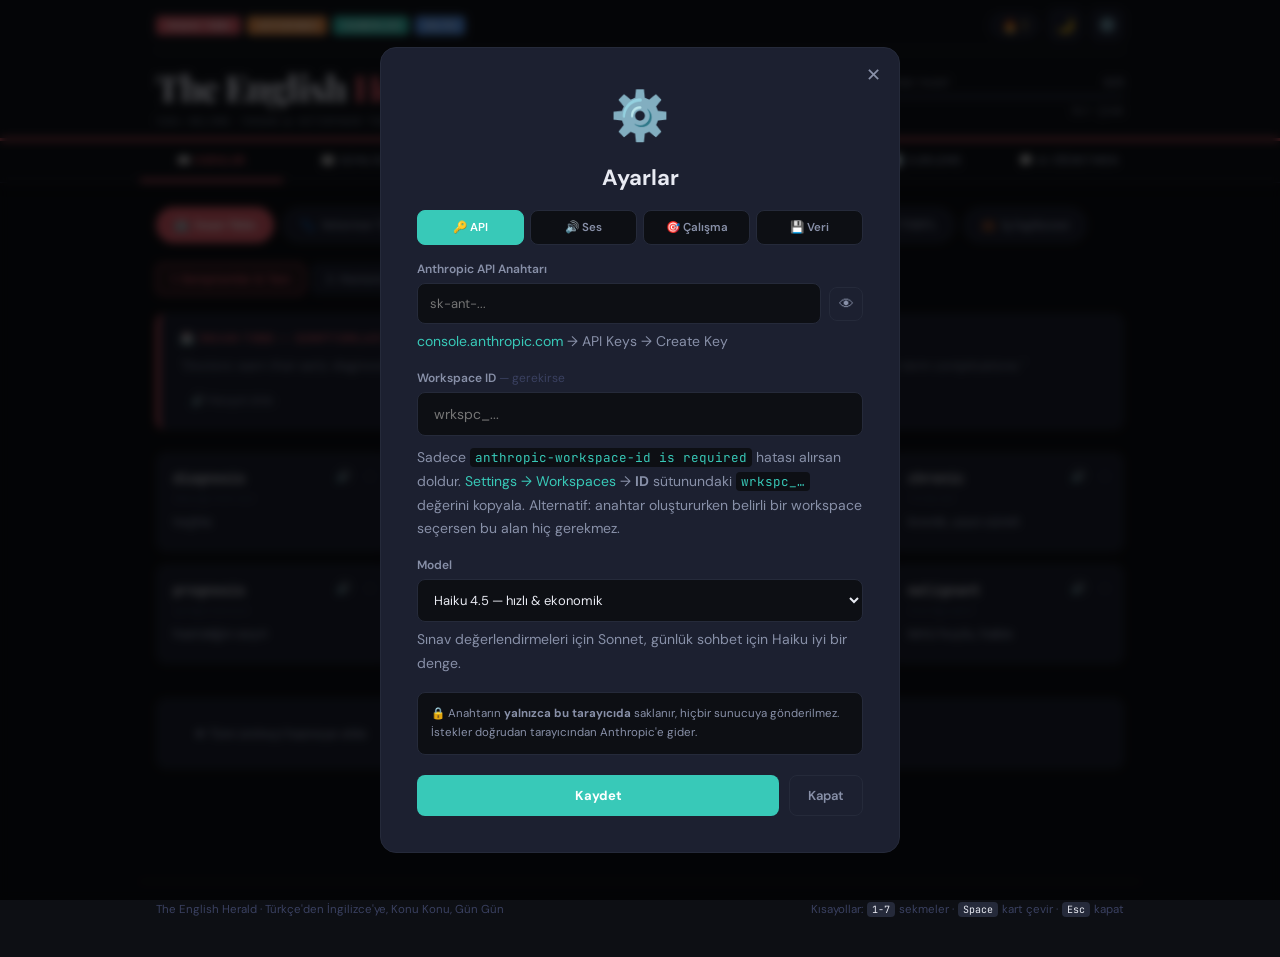
==== index.html @ 4cf734cf "Add files via upload" ====
<!DOCTYPE html>
<html lang="tr">
<head>
<meta charset="UTF-8">
<meta name="viewport" content="width=device-width, initial-scale=1.0, viewport-fit=cover">
<meta name="description" content="The English Herald — AI destekli İngilizce öğretim platformu. Tıp, veteriner, haber İngilizcesi ve IELTS/TOEFL pratiği.">
<meta name="theme-color" content="#0d0f14">
<title>The English Herald</title>
<link rel="manifest" href="manifest.json">
<link rel="icon" href="data:image/svg+xml,<svg xmlns='http://www.w3.org/2000/svg' viewBox='0 0 100 100'><text y='.9em' font-size='90'>📰</text></svg>">
<link rel="preconnect" href="https://fonts.googleapis.com">
<link rel="preconnect" href="https://fonts.gstatic.com" crossorigin>
<link href="https://fonts.googleapis.com/css2?family=Playfair+Display:wght@700;800&family=DM+Sans:ital,wght@0,300;0,400;0,500;0,600;0,700;1,400&family=JetBrains+Mono:wght@400;600&display=swap" rel="stylesheet">
<link rel="stylesheet" href="style.css">
</head>
<body class="dark" id="body">

<a href="#mainContent" class="skip-link">İçeriğe geç</a>

<!-- ═══ AYARLAR MODALI ═══ -->
<div id="settingsModal" class="modal-overlay hidden" role="dialog" aria-modal="true" aria-labelledby="settingsTitle">
  <div class="modal-box modal-wide">
    <button class="modal-close" data-act="closeSettings" aria-label="Kapat">✕</button>
    <div class="modal-icon">⚙️</div>
    <h2 id="settingsTitle">Ayarlar</h2>

    <div class="settings-tabs" role="tablist">
      <button class="settings-tab active" data-act="setSettingsTab" data-tab="api" role="tab">🔑 API</button>
      <button class="settings-tab" data-act="setSettingsTab" data-tab="voice" role="tab">🔊 Ses</button>
      <button class="settings-tab" data-act="setSettingsTab" data-tab="study" role="tab">🎯 Çalışma</button>
      <button class="settings-tab" data-act="setSettingsTab" data-tab="data" role="tab">💾 Veri</button>
    </div>

    <!-- API -->
    <div class="settings-pane" id="setPaneApi">
      <label class="fld-label" for="apiKeyInput">Anthropic API Anahtarı</label>
      <div class="input-with-btn">
        <input type="password" id="apiKeyInput" placeholder="sk-ant-..." autocomplete="off" spellcheck="false">
        <button class="icon-btn" data-act="toggleKeyVisibility" title="Göster/Gizle" aria-label="Anahtarı göster">👁</button>
      </div>
      <p class="fld-hint"><a href="https://console.anthropic.com/settings/keys" target="_blank" rel="noopener">console.anthropic.com</a> → API Keys → Create Key</p>

      <label class="fld-label" for="workspaceInput">Workspace ID <span style="font-weight:400;color:var(--dim)">— gerekirse</span></label>
      <input type="text" id="workspaceInput" class="fld-select" placeholder="wrkspc_..." autocomplete="off" spellcheck="false">
      <p class="fld-hint">Sadece <code class="md-code">anthropic-workspace-id is required</code> hatası alırsan doldur.
        <a href="https://console.anthropic.com/settings/workspaces" target="_blank" rel="noopener">Settings → Workspaces</a> → <b>ID</b> sütunundaki <code class="md-code">wrkspc_…</code> değerini kopyala.
        Alternatif: anahtar oluştururken belirli bir workspace seçersen bu alan hiç gerekmez.</p>

      <label class="fld-label" for="modelSelect">Model</label>
      <select id="modelSelect" class="fld-select">
        <option value="claude-haiku-4-5-20251001">Haiku 4.5 — hızlı & ekonomik</option>
        <option value="claude-sonnet-4-5-20250929">Sonnet 4.5 — dengeli (sınav puanlaması için önerilir)</option>
        <option value="claude-opus-4-1-20250805">Opus 4.1 — en detaylı, en pahalı</option>
      </select>
      <p class="fld-hint">Sınav değerlendirmeleri için Sonnet, günlük sohbet için Haiku iyi bir denge.</p>

      <div class="notice-box">🔒 Anahtarın <b>yalnızca bu tarayıcıda</b> saklanır, hiçbir sunucuya gönderilmez. İstekler doğrudan tarayıcından Anthropic'e gider.</div>
    </div>

    <!-- SES -->
    <div class="settings-pane hidden" id="setPaneVoice">
      <label class="fld-label" for="voiceSelect">Seslendirme (TTS) sesi</label>
      <select id="voiceSelect" class="fld-select"></select>

      <label class="fld-label" for="rateRange">Konuşma hızı — <span id="rateVal">0.85</span>×</label>
      <input type="range" id="rateRange" class="fld-range" min="0.5" max="1.3" step="0.05" value="0.85">

      <label class="fld-label toggle-row"><input type="checkbox" id="autoSpeakChk"> AI cevaplarını otomatik seslendir</label>
      <label class="fld-label toggle-row"><input type="checkbox" id="autoListenChk"> Sesli modda AI bitince mikrofonu aç</label>

      <button class="btn-ghost" data-act="testVoice" style="width:100%;margin-top:8px">🔊 Sesi Test Et</button>
      <div class="notice-box" id="micSupportNote"></div>
    </div>

    <!-- ÇALIŞMA -->
    <div class="settings-pane hidden" id="setPaneStudy">
      <label class="fld-label">Günlük kelime hedefi</label>
      <div class="goal-set-row" id="goalChipsSettings"></div>

      <label class="fld-label" for="levelSelect">İngilizce seviyen (AI buna göre konuşur)</label>
      <select id="levelSelect" class="fld-select">
        <option value="A2">A2 — Temel</option>
        <option value="B1">B1 — Orta öncesi</option>
        <option value="B2">B2 — Orta üstü</option>
        <option value="C1">C1 — İleri</option>
        <option value="C2">C2 — Ustalık</option>
      </select>

      <label class="fld-label" for="targetBandInput">Hedef IELTS bandı</label>
      <select id="targetBandInput" class="fld-select">
        <option value="5.5">5.5</option><option value="6">6.0</option>
        <option value="6.5">6.5</option><option value="7">7.0</option>
        <option value="7.5">7.5</option><option value="8">8.0+</option>
      </select>

      <label class="fld-label toggle-row"><input type="checkbox" id="correctChk"> Sohbette yazdığım İngilizceyi otomatik düzelt</label>
    </div>

    <!-- VERİ -->
    <div class="settings-pane hidden" id="setPaneData">
      <div class="data-stats" id="dataStats"></div>
      <button class="btn-ghost" data-act="exportData" style="width:100%;margin-bottom:8px">⬇️ Tüm verimi yedekle (.json)</button>
      <button class="btn-ghost" data-act="exportCsv" style="width:100%;margin-bottom:8px">📄 Kelime haznemi dışa aktar (.csv)</button>
      <label class="btn-ghost import-label" style="width:100%;margin-bottom:8px;display:block;text-align:center">
        ⬆️ Yedekten geri yükle<input type="file" id="importFile" accept=".json" hidden>
      </label>
      <button class="btn-danger" data-act="resetData" style="width:100%">🗑️ Tüm verimi sil</button>
      <div class="notice-box">Veriler tarayıcının localStorage'ında tutulur. Tarayıcı verilerini temizlersen kaybolur — ara sıra yedek al.</div>
    </div>

    <div class="modal-actions">
      <button class="btn-primary" data-act="saveSettings">Kaydet</button>
      <button class="btn-ghost" data-act="closeSettings">Kapat</button>
    </div>
  </div>
</div>

<!-- ═══ HEADER ═══ -->
<header id="siteHeader">
  <div class="header-inner">
    <div class="header-top">
      <div class="header-chips" id="headerChips"></div>
      <div class="header-right">
        <div class="streak-badge" id="streakBadge" title="Gün serisi">🔥 <span id="streakNum">0</span></div>
        <button class="icon-btn" data-act="toggleTheme" title="Tema değiştir" id="themeBtn" aria-label="Tema değiştir">🌙</button>
        <button class="icon-btn" data-act="openSettings" title="Ayarlar" aria-label="Ayarlar">⚙️</button>
      </div>
    </div>
    <div class="header-body">
      <div>
        <h1 class="site-title">The English <span>Herald</span></h1>
        <div class="site-sub" id="siteSubtitle">Yükleniyor...</div>
      </div>
      <div class="goal-widget">
        <div class="goal-row">
          <span>🎯 Günlük Hedef</span>
          <span id="goalLabel" class="goal-count">0/5</span>
        </div>
        <div class="goal-bar-wrap"><div class="goal-bar-fill" id="goalFill"></div></div>
        <div class="xp-row">
          <span id="xpLabel">0 XP</span>
          <span id="levelLabel">Seviye 1</span>
        </div>
      </div>
    </div>
  </div>
</header>

<!-- ═══ NAV ═══ -->
<nav id="mainNav" aria-label="Ana menü">
  <div class="nav-inner">
    <button class="nav-btn active" data-tab="lessons" data-act="switchTab">📖 Dersler</button>
    <button class="nav-btn" data-tab="daily" data-act="switchTab">📰 Günlük</button>
    <button class="nav-btn" data-tab="review" data-act="switchTab">🔁 Tekrar</button>
    <button class="nav-btn" data-tab="bank" data-act="switchTab">📚 Haznem</button>
    <button class="nav-btn nav-btn-hl" data-tab="exam" data-act="switchTab">🎓 IELTS / TOEFL</button>
    <button class="nav-btn" data-tab="progress" data-act="switchTab">📊 İlerleme</button>
    <button class="nav-btn" data-tab="chat" data-act="switchTab">💬 AI Öğretmen</button>
  </div>
</nav>

<!-- ═══ MAIN ═══ -->
<main id="mainContent">
  <div id="tabLessons" class="tab-pane active"></div>
  <div id="tabDaily" class="tab-pane hidden"></div>
  <div id="tabReview" class="tab-pane hidden"></div>
  <div id="tabBank" class="tab-pane hidden"></div>
  <div id="tabExam" class="tab-pane hidden"></div>
  <div id="tabProgress" class="tab-pane hidden"></div>
  <div id="tabChat" class="tab-pane hidden"></div>
</main>

<footer class="site-footer">
  <span>The English Herald · Türkçe'den İngilizce'ye, Konu Konu, Gün Gün</span>
  <span class="footer-keys">Kısayollar: <kbd>1-7</kbd> sekmeler · <kbd>Space</kbd> kart çevir · <kbd>Esc</kbd> kapat</span>
</footer>

<!-- ═══ TOAST ═══ -->
<div id="toast" class="toast hidden" role="status" aria-live="polite"></div>

<script src="data.js"></script>
<script src="exam-data.js"></script>
<script src="app.js"></script>
<script src="chat.js"></script>
<script src="exam.js"></script>
</body>
</html>
---- style.css ----
/* ═══════════════════════════════════════════════
   VARIABLES
═══════════════════════════════════════════════ */
:root {
  --bg:#0d0f14; --surface:#161922; --card:#1c2030; --border:#252a3a;
  --text:#e8eaf2; --muted:#8890a8; --dim:#3a4060;
  --red:#e05c6a; --teal:#38c9b8; --green:#3fc87a;
  --purple:#a07de8; --gold:#e8c24a; --blue:#5b9cf6; --orange:#f0944d;
  --nav:#10131a; --mono:'JetBrains Mono',monospace;
  --radius:10px; --trans:all .2s ease;
}
body.light {
  --bg:#f4f6fb; --surface:#fff; --card:#fff; --border:#e2e6f0;
  --text:#1a1d2e; --muted:#6b7490; --dim:#b0b8d0;
  --red:#d94055; --teal:#1a9e90; --green:#2a9e5e;
  --purple:#7c52c8; --gold:#c89a20; --blue:#3a7de0; --orange:#d4722a;
  --nav:#fff;
}

/* ═══════════════════════════════════════════════
   RESET & BASE
═══════════════════════════════════════════════ */
*{box-sizing:border-box;margin:0;padding:0}
body{font-family:'DM Sans',sans-serif;background:var(--bg);color:var(--text);min-height:100vh;transition:background .3s,color .3s}
a{color:var(--teal);text-decoration:none}
a:hover{text-decoration:underline}
button{font-family:'DM Sans',sans-serif;cursor:pointer;transition:var(--trans)}
input,textarea{font-family:'DM Sans',sans-serif}
::-webkit-scrollbar{width:5px;height:5px}
::-webkit-scrollbar-track{background:var(--surface)}
::-webkit-scrollbar-thumb{background:var(--border);border-radius:3px}
.hidden{display:none!important}

/* ═══════════════════════════════════════════════
   MODAL
═══════════════════════════════════════════════ */
.modal-overlay{position:fixed;inset:0;background:rgba(0,0,0,.7);z-index:1000;display:flex;align-items:center;justify-content:center;backdrop-filter:blur(4px)}
.modal-box{background:var(--card);border:1px solid var(--border);border-radius:16px;padding:36px;max-width:440px;width:90%;text-align:center}
.modal-icon{font-size:48px;margin-bottom:16px}
.modal-box h2{font-size:22px;font-weight:700;margin-bottom:10px}
.modal-box p{font-size:14px;color:var(--muted);line-height:1.7;margin-bottom:16px}
.modal-box input{width:100%;padding:12px 16px;border:1.5px solid var(--border);border-radius:8px;background:var(--bg);color:var(--text);font-size:14px;outline:none;margin-bottom:4px}
.modal-box input:focus{border-color:var(--teal)}

/* ═══════════════════════════════════════════════
   BUTTONS
═══════════════════════════════════════════════ */
.btn-primary{padding:11px 24px;background:var(--teal);color:#fff;border:none;border-radius:8px;font-size:13px;font-weight:700;flex:1}
.btn-primary:hover{opacity:.88}
.btn-ghost{padding:11px 18px;background:none;border:1.5px solid var(--border);border-radius:8px;color:var(--muted);font-size:13px;font-weight:600}
.btn-ghost:hover{border-color:var(--text);color:var(--text)}
.btn-danger{padding:8px 16px;background:none;border:1.5px solid var(--red);border-radius:6px;color:var(--red);font-size:12px;font-weight:600}
.icon-btn{background:var(--card);border:1px solid var(--border);color:var(--muted);width:34px;height:34px;border-radius:8px;font-size:15px;display:flex;align-items:center;justify-content:center}
.icon-btn:hover{border-color:var(--text);color:var(--text)}

/* ═══════════════════════════════════════════════
   HEADER
═══════════════════════════════════════════════ */
header{background:var(--nav);border-bottom:3px solid var(--red);box-shadow:0 2px 20px rgba(0,0,0,.25);position:sticky;top:0;z-index:90}
.header-inner{max-width:1000px;margin:0 auto;padding:0 16px}
.header-top{display:flex;justify-content:space-between;align-items:center;padding:8px 0;border-bottom:1px solid var(--border)}
.header-chips{display:flex;gap:6px;flex-wrap:wrap}
.chip{font-size:10px;font-weight:700;letter-spacing:.08em;text-transform:uppercase;color:#fff;padding:3px 10px;border-radius:4px}
.header-right{display:flex;align-items:center;gap:8px}
.streak-badge{font-size:13px;font-weight:700;color:var(--gold);background:var(--card);border:1px solid var(--border);padding:4px 12px;border-radius:20px;display:flex;align-items:center;gap:4px}
.header-body{display:flex;align-items:center;justify-content:space-between;gap:16px;padding:12px 0 10px;flex-wrap:wrap}
.site-title{font-family:'Playfair Display',serif;font-size:clamp(22px,4vw,36px);font-weight:800;letter-spacing:-1px;color:#f0f2ff}
.site-title span{color:var(--red)}
.site-sub{font-size:11px;color:var(--muted);letter-spacing:.1em;text-transform:uppercase;margin-top:3px}
.goal-widget{min-width:180px;flex:1;max-width:260px}
.goal-row{display:flex;justify-content:space-between;font-size:11px;color:var(--muted);margin-bottom:5px}
.goal-count{font-weight:700}
.goal-bar-wrap{height:5px;background:var(--border);border-radius:3px;overflow:hidden;margin-bottom:4px}
.goal-bar-fill{height:100%;border-radius:3px;background:var(--gold);transition:width .5s}
.xp-row{display:flex;justify-content:space-between;font-size:11px;color:var(--muted)}

/* ═══════════════════════════════════════════════
   NAV
═══════════════════════════════════════════════ */
nav{background:var(--nav);border-bottom:1px solid var(--border);position:sticky;top:73px;z-index:89;box-shadow:0 2px 12px rgba(0,0,0,.15)}
.nav-inner{max-width:1000px;margin:0 auto;display:flex;overflow-x:auto;scrollbar-width:none}
.nav-inner::-webkit-scrollbar{display:none}
.nav-btn{flex:1;min-width:90px;padding:12px 8px;border:none;background:none;font-size:11px;font-weight:700;letter-spacing:.05em;text-transform:uppercase;color:var(--muted);border-bottom:3px solid transparent;transition:var(--trans);white-space:nowrap}
.nav-btn:hover{color:var(--text)}
.nav-btn.active{color:var(--red);border-bottom-color:var(--red)}

/* ═══════════════════════════════════════════════
   MAIN
═══════════════════════════════════════════════ */
main{max-width:1000px;margin:0 auto;padding:24px 16px 80px}
.tab-pane{}

/* Section header */
.section-head{display:flex;align-items:center;gap:12px;margin-bottom:20px;padding-bottom:12px;border-bottom:1px solid var(--border)}
.section-head h2{font-size:22px;font-weight:800}
.badge{font-size:10px;font-weight:700;letter-spacing:.08em;text-transform:uppercase;color:#fff;padding:3px 10px;border-radius:4px}

/* ═══════════════════════════════════════════════
   TOPIC BAR
═══════════════════════════════════════════════ */
.topic-bar{display:flex;gap:8px;flex-wrap:wrap;margin-bottom:20px}
.topic-btn{display:flex;align-items:center;gap:6px;padding:8px 16px;border-radius:24px;font-size:12px;font-weight:700;border:2px solid var(--border);background:var(--card);color:var(--muted);transition:var(--trans)}
.topic-btn:hover{border-color:var(--muted)}
.topic-btn.active{color:#fff}
.topic-done{font-size:10px;background:rgba(255,255,255,.2);padding:1px 5px;border-radius:10px}

/* ═══════════════════════════════════════════════
   UNIT TABS
═══════════════════════════════════════════════ */
.unit-tabs{display:flex;gap:6px;flex-wrap:wrap;margin-bottom:18px}
.unit-tab{display:flex;align-items:center;gap:6px;padding:7px 14px;border-radius:6px;font-size:12px;font-weight:600;background:var(--card);color:var(--muted);border:1.5px solid var(--border);transition:var(--trans)}
.unit-tab:hover{border-color:var(--muted)}
.unit-tab.active{color:white}
.pct-badge{font-size:10px;font-weight:700;color:#fff;padding:1px 6px;border-radius:10px}

/* ═══════════════════════════════════════════════
   NEWS BOX
═══════════════════════════════════════════════ */
.news-box{background:var(--card);border:1px solid var(--border);border-radius:var(--radius);padding:16px 20px;margin-bottom:22px;border-left-width:4px}
.news-source{font-size:11px;font-weight:700;letter-spacing:.1em;text-transform:uppercase;margin-bottom:8px;display:flex;align-items:center;gap:8px;flex-wrap:wrap}
.news-text{font-size:13px;color:var(--muted);line-height:1.8;font-style:italic}

/* ═══════════════════════════════════════════════
   VOCAB CARDS
═══════════════════════════════════════════════ */
.vocab-grid{display:grid;grid-template-columns:repeat(auto-fill,minmax(220px,1fr));gap:12px;margin-bottom:16px}
.vocab-card{background:var(--card);border:1px solid var(--border);border-radius:var(--radius);padding:16px;cursor:pointer;position:relative;transition:all .25s;min-height:100px;user-select:none}
.vocab-card:hover{transform:translateY(-2px);box-shadow:0 4px 16px rgba(0,0,0,.2)}
.vocab-card.flipped{transform:translateY(-2px)}
.vocab-en{font-family:var(--mono);font-size:14px;font-weight:600;margin-bottom:3px;line-height:1.3}
.vocab-pron{font-size:11px;color:var(--dim);margin-bottom:8px;letter-spacing:.02em}
.vocab-tr{font-size:13px;color:var(--muted);font-weight:600}
.vocab-extra{margin-top:12px;padding-top:12px;border-top:1px solid var(--border)}
.vocab-ex{font-size:13px;font-style:italic;color:var(--muted);margin-bottom:8px;line-height:1.6}
.vocab-tip{font-size:12px;padding:6px 10px;border-radius:6px;line-height:1.5}
.vocab-actions{position:absolute;top:10px;right:8px;display:flex;gap:4px}
.vocab-speak-btn{background:none;border:1px solid var(--border);color:var(--dim);width:26px;height:26px;border-radius:50%;font-size:12px;display:flex;align-items:center;justify-content:center}
.vocab-speak-btn:hover{border-color:var(--teal);color:var(--teal)}
.vocab-star-btn{background:none;border:none;font-size:18px;color:var(--dim);line-height:1;padding:2px}
.vocab-star-btn.saved{color:var(--gold)}

/* Flip hint */
.flip-hint{font-size:11px;color:var(--dim);text-align:center;margin-top:8px}

/* ═══════════════════════════════════════════════
   LESSON FOOTER
═══════════════════════════════════════════════ */
.lesson-footer{background:var(--card);border:1px solid var(--border);border-radius:var(--radius);padding:14px 18px;display:flex;align-items:center;gap:14px;flex-wrap:wrap;margin-top:4px}
.lesson-footer-tip{font-size:13px;color:var(--muted);flex:1}
.quiz-start-btn{padding:10px 24px;color:#fff;border:none;border-radius:8px;font-size:13px;font-weight:700;white-space:nowrap}

/* ═══════════════════════════════════════════════
   QUIZ
═══════════════════════════════════════════════ */
.quiz-box{background:var(--card);border:2px solid;border-radius:var(--radius);padding:28px;animation:fadeIn .3s ease}
.quiz-header{display:flex;justify-content:space-between;margin-bottom:14px;font-size:13px}
.quiz-score-live{font-weight:700}
.quiz-progress-bar{height:5px;background:var(--border);border-radius:3px;margin-bottom:24px;overflow:hidden}
.quiz-progress-fill{height:100%;border-radius:3px;transition:width .4s}
.quiz-question{font-size:17px;font-weight:700;margin-bottom:20px;line-height:1.5}
.quiz-options{display:grid;gap:10px}
.quiz-opt{padding:13px 18px;border-radius:8px;font-size:14px;font-weight:500;text-align:left;background:var(--bg);border:1.5px solid var(--border);color:var(--text);transition:var(--trans)}
.quiz-opt:hover:not(:disabled){border-color:var(--muted);transform:translateX(4px)}
.quiz-opt.correct{background:#0e2a1e;border-color:var(--green)!important;color:var(--green)!important}
.quiz-opt.wrong{background:#2a0e12;border-color:var(--red)!important;color:var(--red)!important}
body.light .quiz-opt.correct{background:#dcf5e7}
body.light .quiz-opt.wrong{background:#f5dcde}
.quiz-back-btn{margin-top:18px;padding:8px 18px;background:none;border:1px solid var(--border);border-radius:6px;font-size:12px;color:var(--muted)}

/* Quiz Done */
.quiz-done{background:var(--card);border:2px solid;border-radius:var(--radius);padding:40px;text-align:center;animation:fadeIn .3s ease}
.quiz-done-emoji{font-size:56px;margin-bottom:12px}
.quiz-done-score{font-size:26px;font-weight:800;margin-bottom:6px}
.quiz-done-msg{font-size:14px;color:var(--muted);margin-bottom:28px;line-height:1.7}
.quiz-done-btns{display:flex;gap:10px;justify-content:center;flex-wrap:wrap}
.quiz-done-btns button{padding:11px 24px;border-radius:8px;font-size:13px;font-weight:700}

/* ═══════════════════════════════════════════════
   DAILY TAB
═══════════════════════════════════════════════ */
.daily-header{display:flex;align-items:center;justify-content:space-between;margin-bottom:20px;flex-wrap:wrap;gap:12px}
.daily-date{font-size:13px;color:var(--muted);font-weight:600}
.daily-generate-btn{padding:10px 20px;background:var(--teal);color:#fff;border:none;border-radius:8px;font-size:13px;font-weight:700;display:flex;align-items:center;gap:6px}
.daily-generate-btn:hover{opacity:.88}
.daily-generate-btn:disabled{opacity:.5;cursor:not-allowed}
.daily-news-card{background:var(--card);border:1px solid var(--border);border-radius:var(--radius);padding:20px;margin-bottom:16px;border-left:4px solid var(--teal)}
.daily-news-source{font-size:11px;font-weight:700;letter-spacing:.1em;text-transform:uppercase;color:var(--teal);margin-bottom:8px}
.daily-news-headline{font-size:16px;font-weight:700;margin-bottom:8px;line-height:1.5}
.daily-news-body{font-size:13px;color:var(--muted);line-height:1.8}
.daily-words-grid{display:grid;grid-template-columns:repeat(auto-fill,minmax(220px,1fr));gap:12px;margin:16px 0}
.ai-loading{display:flex;align-items:center;gap:12px;padding:20px;background:var(--card);border-radius:var(--radius);border:1px solid var(--border);color:var(--muted);font-size:14px}
.ai-loading-dots{display:flex;gap:4px}
.ai-loading-dots span{width:8px;height:8px;border-radius:50%;background:var(--teal);animation:bounce 1.2s infinite}
.ai-loading-dots span:nth-child(2){animation-delay:.2s}
.ai-loading-dots span:nth-child(3){animation-delay:.4s}
.no-api-notice{background:var(--card);border:1px dashed var(--border);border-radius:var(--radius);padding:24px;text-align:center;color:var(--muted)}
.no-api-notice h3{font-size:16px;font-weight:700;margin-bottom:8px;color:var(--text)}

/* ═══════════════════════════════════════════════
   FLASHCARD REVIEW
═══════════════════════════════════════════════ */
.review-progress-row{display:flex;align-items:center;gap:16px;margin-bottom:16px}
.review-bar-wrap{flex:1;height:5px;background:var(--border);border-radius:3px;overflow:hidden}
.review-bar-fill{height:100%;background:var(--teal);border-radius:3px;transition:width .4s}
.flashcard{background:var(--card);border:2px solid var(--teal);border-radius:12px;padding:40px 32px;text-align:center;cursor:pointer;min-height:260px;display:flex;flex-direction:column;align-items:center;justify-content:center;box-shadow:0 0 40px rgba(56,201,184,.1);transition:all .3s;user-select:none}
.flashcard:hover{box-shadow:0 0 60px rgba(56,201,184,.18)}
.fc-label{font-size:11px;letter-spacing:.12em;text-transform:uppercase;color:var(--muted);margin-bottom:20px}
.fc-word{font-family:var(--mono);font-size:28px;font-weight:700;margin-bottom:8px}
.fc-pron{font-size:13px;color:var(--dim);margin-bottom:24px}
.fc-speak-btn{background:var(--teal);color:#fff;border:none;border-radius:20px;padding:9px 22px;font-size:13px;font-weight:600}
.fc-flip-hint{margin-top:20px;font-size:12px;color:var(--dim)}
.fc-answer{font-size:26px;font-weight:800;color:var(--teal);margin-bottom:12px}
.fc-ex{font-size:13px;font-style:italic;color:var(--muted);margin-bottom:12px;line-height:1.7;max-width:400px}
.fc-tip-box{font-size:12px;padding:8px 14px;border-radius:8px;max-width:400px;line-height:1.5;color:var(--purple);background:rgba(160,125,232,.12)}
.fc-rating{display:flex;gap:10px;justify-content:center;margin-top:20px;flex-wrap:wrap}
.fc-rating button{padding:9px 18px;border-radius:8px;font-size:12px;font-weight:700;border:none}
.fc-nav{display:flex;gap:12px;justify-content:center;margin-top:16px}
.fc-nav button{padding:10px 24px;border-radius:8px;font-size:13px;font-weight:700}
.review-stats-row{display:flex;gap:16px;margin-bottom:20px;flex-wrap:wrap}
.review-stat{background:var(--card);border:1px solid var(--border);border-radius:8px;padding:12px 20px;text-align:center;flex:1;min-width:80px}
.review-stat-num{font-size:22px;font-weight:800}
.review-stat-lbl{font-size:11px;color:var(--muted);margin-top:2px}

/* ═══════════════════════════════════════════════
   BANK
═══════════════════════════════════════════════ */
.bank-stats-row{display:flex;gap:12px;background:var(--surface);border:1px solid var(--border);padding:12px 18px;border-radius:var(--radius);margin-bottom:18px;flex-wrap:wrap}
.bank-stat-item{display:flex;align-items:center;gap:5px}
.bank-stat-num{font-size:20px;font-weight:800}
.bank-stat-lbl{font-size:11px;color:var(--muted)}
.filter-row{display:flex;gap:8px;margin-bottom:16px;flex-wrap:wrap;align-items:center}
.search-input{flex:1;min-width:150px;padding:10px 14px;border:1.5px solid var(--border);border-radius:8px;background:var(--card);color:var(--text);font-size:13px;outline:none}
.search-input:focus{border-color:var(--teal)}
.filter-chip{padding:7px 13px;background:var(--card);border:1.5px solid var(--border);border-radius:20px;font-size:12px;color:var(--muted);font-weight:600}
.filter-chip.active{background:var(--red);border-color:var(--red);color:#fff}
.bank-grid{display:grid;grid-template-columns:repeat(auto-fill,minmax(200px,1fr));gap:12px}
.bank-card{background:var(--card);border:1px solid var(--border);border-radius:var(--radius);padding:15px;position:relative}
.bank-card-en{font-family:var(--mono);font-size:15px;font-weight:700;margin:8px 0 2px;display:flex;align-items:center;gap:6px}
.bank-card-pron{font-size:11px;color:var(--dim);margin-bottom:4px}
.bank-card-tr{font-size:13px;color:var(--muted);margin-bottom:7px}
.bank-card-ex{font-size:12px;font-style:italic;color:var(--dim);border-top:1px solid var(--border);padding-top:7px;line-height:1.5}
.bank-card-del{position:absolute;top:10px;right:10px;background:none;border:none;color:var(--red);font-size:14px}
.bank-card-speak{background:none;border:none;color:var(--dim);font-size:12px;padding:0;line-height:1}
.bank-card-speak:hover{color:var(--teal)}
.sr-badge{font-size:10px;font-weight:700;padding:2px 6px;border-radius:4px;margin-left:4px}

/* ═══════════════════════════════════════════════
   PROGRESS
═══════════════════════════════════════════════ */
.stat-cards{display:grid;grid-template-columns:repeat(auto-fill,minmax(140px,1fr));gap:12px;margin-bottom:24px}
.stat-card{background:var(--card);border:1px solid var(--border);border-radius:var(--radius);padding:16px;text-align:center}
.stat-card-icon{font-size:26px;margin-bottom:8px}
.stat-card-num{font-size:24px;font-weight:800;margin-bottom:4px}
.stat-card-lbl{font-size:11px;color:var(--muted)}
.prog-topic-row{background:var(--card);border:1px solid var(--border);border-radius:var(--radius);padding:14px 18px;margin-bottom:10px}
.prog-topic-header{display:flex;justify-content:space-between;align-items:center;margin-bottom:8px;font-weight:600}
.prog-bar-track{height:6px;background:var(--border);border-radius:3px;overflow:hidden}
.prog-bar-fill{height:100%;border-radius:3px;transition:width .6s}
.goal-set-row{display:flex;gap:8px;flex-wrap:wrap;margin-bottom:14px}
.goal-chip{padding:8px 16px;border-radius:20px;font-size:13px;font-weight:700;border:1.5px solid var(--border);background:var(--card);color:var(--muted)}
.goal-chip.active{background:var(--gold);border-color:var(--gold);color:#fff}
.heatmap-grid{display:grid;grid-template-columns:repeat(7,1fr);gap:4px;margin-top:12px}
.heatmap-cell{aspect-ratio:1;border-radius:3px;background:var(--border);transition:var(--trans)}
.heatmap-cell.level-1{background:rgba(56,201,184,.3)}
.heatmap-cell.level-2{background:rgba(56,201,184,.55)}
.heatmap-cell.level-3{background:rgba(56,201,184,.8)}
.heatmap-cell.level-4{background:var(--teal)}
.ai-suggestions{background:var(--surface);border:1px solid var(--border);padding:20px;border-radius:var(--radius);margin-top:20px}

/* ═══════════════════════════════════════════════
   AI CHAT TAB
═══════════════════════════════════════════════ */
.chat-container{display:flex;flex-direction:column;height:calc(100vh - 220px);min-height:400px}
.chat-messages{flex:1;overflow-y:auto;padding:16px;display:flex;flex-direction:column;gap:16px;background:var(--card);border:1px solid var(--border);border-radius:var(--radius) var(--radius) 0 0}
.chat-msg{display:flex;gap:10px;align-items:flex-start}
.chat-msg.user{flex-direction:row-reverse}
.chat-avatar{width:34px;height:34px;border-radius:50%;display:flex;align-items:center;justify-content:center;font-size:15px;flex-shrink:0}
.chat-msg.ai .chat-avatar{background:#1a1209;color:#f5f0e8}
.chat-msg.user .chat-avatar{background:var(--red);color:#fff}
.chat-bubble{max-width:82%;padding:12px 16px;border-radius:8px;font-size:14px;line-height:1.75;white-space:pre-wrap;border:1.5px solid var(--border)}
.chat-msg.ai .chat-bubble{background:var(--surface);border-left:4px solid var(--teal)}
.chat-msg.user .chat-bubble{background:var(--nav);border-left:4px solid var(--red)}
.chat-vocab-row{display:flex;flex-wrap:wrap;gap:8px;margin-top:10px}
.chat-vocab-mini{background:var(--bg);border:1.5px solid var(--border);border-radius:6px;padding:8px 10px;position:relative;flex:1 1 140px;max-width:190px;cursor:default}
.chat-vocab-mini .cvm-cat{font-size:9px;font-weight:700;letter-spacing:.1em;text-transform:uppercase;margin-bottom:4px}
.chat-vocab-mini .cvm-en{font-family:var(--mono);font-size:13px;font-weight:700}
.chat-vocab-mini .cvm-tr{font-size:11px;color:var(--muted);margin-top:2px}
.chat-vocab-mini .cvm-star{position:absolute;top:6px;right:6px;background:none;border:none;font-size:15px;color:var(--dim)}
.chat-vocab-mini .cvm-star.saved{color:var(--gold)}
.chat-input-row{display:flex;border:1px solid var(--border);border-top:none;background:var(--surface);border-radius:0 0 var(--radius) var(--radius)}
.chat-input{flex:1;padding:14px 16px;border:none;outline:none;font-size:14px;background:transparent;color:var(--text);resize:none}
.chat-send-btn{padding:14px 20px;background:var(--nav);color:#fff;border:none;font-size:12px;font-weight:700;letter-spacing:.06em;text-transform:uppercase;border-left:1px solid var(--border)}
.chat-send-btn:hover{background:var(--red)}
.chat-send-btn:disabled{opacity:.5;cursor:not-allowed}
.chat-quick-btns{display:flex;gap:8px;flex-wrap:wrap;margin-top:12px}
.chat-quick-btn{padding:7px 13px;background:none;border:1.5px solid var(--border);border-radius:20px;font-size:12px;color:var(--muted)}
.chat-quick-btn:hover{border-color:var(--teal);color:var(--teal)}
.typing-indicator{display:flex;gap:5px;padding:14px 16px;background:var(--surface);border:1.5px solid var(--border);border-left:4px solid var(--teal);border-radius:8px;width:fit-content}
.typing-indicator span{width:7px;height:7px;border-radius:50%;background:var(--teal);animation:bounce 1.2s infinite}
.typing-indicator span:nth-child(2){animation-delay:.2s}
.typing-indicator span:nth-child(3){animation-delay:.4s}
.chat-topic-bar{display:flex;gap:8px;flex-wrap:wrap;margin-bottom:14px}
.chat-topic-chip{padding:6px 13px;border-radius:20px;font-size:12px;font-weight:600;border:1.5px solid var(--border);background:var(--card);color:var(--muted)}
.chat-topic-chip.active{border-color:var(--teal);color:var(--teal);background:rgba(56,201,184,.08)}

/* ═══════════════════════════════════════════════
   EMPTY & TOAST
═══════════════════════════════════════════════ */
.empty-state{background:var(--card);border:1px solid var(--border);border-radius:var(--radius);padding:60px 20px;text-align:center}
.empty-state-icon{font-size:48px;margin-bottom:14px}
.empty-state-text{font-size:14px;color:var(--muted);line-height:1.7}
.toast{position:fixed;bottom:24px;left:50%;transform:translateX(-50%);background:var(--card);border:1px solid var(--border);border-radius:8px;padding:12px 24px;font-size:14px;font-weight:600;z-index:9999;box-shadow:0 8px 32px rgba(0,0,0,.3);transition:all .3s;white-space:nowrap}
.toast.success{border-color:var(--green);color:var(--green)}
.toast.info{border-color:var(--teal);color:var(--teal)}
.toast.error{border-color:var(--red);color:var(--red)}

/* ═══════════════════════════════════════════════
   ANIMATIONS
═══════════════════════════════════════════════ */
@keyframes fadeIn{from{opacity:0;transform:translateY(8px)}to{opacity:1;transform:translateY(0)}}
@keyframes bounce{0%,60%,100%{transform:translateY(0)}30%{transform:translateY(-6px)}}
.fade-in{animation:fadeIn .3s ease}

/* ═══════════════════════════════════════════════
   RESPONSIVE
═══════════════════════════════════════════════ */
@media(max-width:600px){
  .vocab-grid{grid-template-columns:1fr 1fr}
  .site-title{font-size:24px}
  .flashcard{padding:28px 16px}
  .fc-word{font-size:22px}
  .chat-container{height:calc(100vh - 260px)}
}

/* ═══════════════════════════════════════════════
   v2 — GENEL YARDIMCILAR
═══════════════════════════════════════════════ */
.skip-link{position:absolute;left:-9999px;top:0;background:var(--teal);color:#fff;padding:10px 16px;z-index:2000;border-radius:0 0 8px 0}
.skip-link:focus{left:0}
:focus-visible{outline:2px solid var(--teal);outline-offset:2px}
kbd{font-family:var(--mono);font-size:10px;background:var(--border);color:var(--text);border-radius:4px;padding:1px 5px;margin:0 1px}
.btn-xs{padding:6px 12px!important;font-size:11.5px!important;flex:none!important}
.btn-row{display:flex;gap:10px;flex-wrap:wrap;margin:14px 0}
.btn-row>button{flex:0 1 auto}
.btn-next{background:var(--green);color:#fff;border:none;border-radius:8px;font-size:13px;font-weight:700;padding:11px 20px}
.pane-h2{font-size:22px;font-weight:800;margin-bottom:4px}
.pane-h3{font-size:16px;font-weight:700;margin:22px 0 12px}
.panel{background:var(--card);border:1px solid var(--border);border-radius:var(--radius);padding:18px;margin-bottom:16px}
.panel-title{font-weight:700;font-size:14.5px;margin-bottom:10px}
.panel-hint{font-size:12.5px;color:var(--muted);line-height:1.75}
.thin-track{height:8px;background:var(--border);border-radius:4px;overflow:hidden;margin:8px 0}
.thin-fill{height:100%;border-radius:4px;transition:width .5s}
.two-col{display:grid;grid-template-columns:1fr 1fr;gap:14px}
.tight-list{margin:0;padding-left:18px;font-size:13px;line-height:1.9;color:var(--muted)}
.tight-list li.good::marker{color:var(--green)}
.tight-list li.bad::marker{color:var(--gold)}
.site-footer{max-width:1000px;margin:32px auto 0;padding:20px 16px 40px;display:flex;justify-content:space-between;gap:12px;flex-wrap:wrap;font-size:11.5px;color:var(--dim);border-top:1px solid var(--border)}
.nav-btn-hl{position:relative}
.nav-btn-hl::after{content:'';position:absolute;top:6px;right:6px;width:5px;height:5px;border-radius:50%;background:var(--blue)}

/* ═══ AYARLAR MODALI ═══ */
.modal-wide{max-width:520px;text-align:left;position:relative;max-height:92vh;overflow-y:auto}
.modal-wide h2,.modal-wide .modal-icon{text-align:center}
.modal-close{position:absolute;top:12px;right:12px;background:none;border:none;color:var(--muted);font-size:18px;line-height:1;padding:6px}
.settings-tabs{display:flex;gap:6px;margin:18px 0 16px;flex-wrap:wrap}
.settings-tab{flex:1;min-width:70px;padding:9px 6px;background:var(--bg);border:1.5px solid var(--border);border-radius:8px;color:var(--muted);font-size:11.5px;font-weight:600}
.settings-tab.active{background:var(--teal);border-color:var(--teal);color:#fff}
.settings-pane{min-height:180px}
.fld-label{display:block;font-size:12px;font-weight:600;color:var(--muted);margin:14px 0 6px}
.fld-hint{font-size:11.5px;color:var(--dim);margin:6px 0 0;line-height:1.6}
.fld-select{width:100%;padding:11px 12px;border:1.5px solid var(--border);border-radius:8px;background:var(--bg);color:var(--text);font-size:13px;font-family:'DM Sans',sans-serif}
.fld-inline{width:auto;flex:none;padding:8px 10px;font-size:12px}
.fld-range{width:100%;accent-color:var(--teal)}
.input-with-btn{display:flex;gap:8px;align-items:center}
.input-with-btn input{flex:1;padding:11px 12px;border:1.5px solid var(--border);border-radius:8px;background:var(--bg);color:var(--text);font-size:13px;margin:0}
.toggle-row{display:flex!important;align-items:center;gap:9px;cursor:pointer;font-weight:500;color:var(--text)}
.toggle-row input{accent-color:var(--teal);width:16px;height:16px}
.notice-box{margin-top:14px;padding:11px 13px;background:var(--bg);border:1px solid var(--border);border-radius:8px;font-size:11.5px;color:var(--muted);line-height:1.7}
.modal-actions{display:flex;gap:10px;margin-top:20px}
.import-label{cursor:pointer;line-height:1.2;padding:11px 18px!important}
.data-stats{margin-bottom:14px}
.ds-row{display:flex;justify-content:space-between;padding:8px 0;border-bottom:1px solid var(--border);font-size:13px}
.ds-row span{color:var(--muted)}

/* ═══ DERS EKLERİ ═══ */
.news-listen{margin-top:10px;background:none;border:1px solid var(--border);border-radius:6px;color:var(--muted);font-size:11px;padding:5px 10px}
.news-listen:hover{color:var(--text);border-color:var(--text)}
.quiz-wrong-box{margin:16px 0;text-align:left;background:var(--bg);border-radius:8px;padding:12px 14px}
.qwb-title{font-size:12px;font-weight:700;color:var(--muted);margin-bottom:8px}
.qwb-row{display:flex;justify-content:space-between;gap:12px;font-size:12.5px;padding:5px 0;border-bottom:1px solid var(--border)}
.qwb-row:last-child{border:none}

/* ═══ GÜNLÜK ═══ */
.daily-empty{background:var(--card);border:1px dashed var(--border);border-radius:var(--radius);padding:36px 20px;text-align:center;color:var(--muted);font-size:13.5px;line-height:1.8}
.daily-topic-row{display:flex;gap:8px;flex-wrap:wrap;margin-top:14px;justify-content:center}
.daily-tr{margin-top:10px;padding-top:10px;border-top:1px solid var(--border);font-size:13px;color:var(--muted);font-style:italic}
.daily-quiz{margin-top:22px}
.dq-item{background:var(--card);border:1px solid var(--border);border-radius:var(--radius);padding:14px;margin-bottom:10px}
.dq-q{font-size:13.5px;font-weight:600;margin-bottom:10px}
.dq-opts{display:flex;gap:8px;flex-wrap:wrap}
.dq-opt{padding:8px 14px;background:var(--bg);border:1.5px solid var(--border);border-radius:7px;color:var(--text);font-size:12.5px}
.dq-opt:hover:not(:disabled){border-color:var(--teal)}
.dq-opt.correct{background:var(--green);border-color:var(--green);color:#fff}
.dq-opt.wrong{background:var(--red);border-color:var(--red);color:#fff}
.dq-fb{margin-top:9px;font-size:12.5px;font-weight:600}
.dq-fb.ok{color:var(--green)}.dq-fb.no{color:var(--red)}

/* ═══ TEKRAR ═══ */
.rev-count{font-size:12px;color:var(--muted);white-space:nowrap}
.fc-rating kbd{opacity:.7;margin-left:4px}

/* ═══ İLERLEME ═══ */
.heatmap-90{grid-template-columns:repeat(13,1fr)!important}
.heatmap-legend{display:flex;align-items:center;gap:5px;margin-top:10px;font-size:10.5px;color:var(--dim)}
.heatmap-legend i{width:11px;height:11px;border-radius:3px;display:block}
.badge-grid{display:grid;grid-template-columns:repeat(auto-fill,minmax(84px,1fr));gap:10px}
.badge-item{text-align:center;padding:12px 6px;background:var(--bg);border:1px solid var(--border);border-radius:10px;opacity:.45}
.badge-item.has{opacity:1;border-color:var(--gold)}
.badge-ico{font-size:24px;margin-bottom:5px}
.badge-name{font-size:10.5px;color:var(--muted);font-weight:600;line-height:1.3}
.sugg-list{display:flex;flex-direction:column;gap:4px}
.sugg-btn{text-align:left;background:none;border:none;color:var(--muted);font-size:12.5px;padding:7px 4px;border-radius:6px;line-height:1.6}
.sugg-btn:hover{color:var(--teal);background:var(--bg)}

/* ═══ SOHBET v2 ═══ */
.badge-live{background:var(--green)!important}
.rp-details{background:var(--card);border:1px solid var(--border);border-radius:var(--radius);padding:12px 14px;margin-bottom:12px}
.rp-details summary{cursor:pointer;font-size:13px;font-weight:600;color:var(--muted)}
.rp-details summary:hover{color:var(--text)}
.rp-grid{display:grid;grid-template-columns:repeat(auto-fill,minmax(150px,1fr));gap:8px;margin-top:12px}
.rp-chip{padding:10px;background:var(--bg);border:1.5px solid var(--border);border-radius:8px;color:var(--text);font-size:12px;font-weight:600;text-align:left;line-height:1.4}
.rp-chip:hover{border-color:var(--purple)}
.rp-chip.active{background:var(--purple);border-color:var(--purple);color:#fff}
.rp-banner{display:flex;align-items:center;justify-content:space-between;gap:12px;flex-wrap:wrap;background:color-mix(in srgb,var(--purple) 14%,transparent);border:1px solid var(--purple);border-radius:var(--radius);padding:11px 14px;margin-bottom:12px;font-size:12.5px}
.mic-btn{width:42px;height:42px;flex:none;border-radius:10px;background:var(--card);border:1.5px solid var(--border);font-size:17px;color:var(--text)}
.mic-btn:hover{border-color:var(--teal)}
.mic-btn.listening{background:var(--red);border-color:var(--red);animation:pulse 1.2s infinite}
@keyframes pulse{0%,100%{opacity:1}50%{opacity:.55}}
.mic-status{padding:9px 14px;font-size:12px;color:var(--muted);border-top:1px solid var(--border);display:flex;align-items:center;gap:8px}
.rec-dot{width:8px;height:8px;border-radius:50%;background:var(--red);display:inline-block;animation:pulse 1s infinite;flex:none}
.chat-bubble.streaming::after{content:'▌';color:var(--teal);animation:pulse .8s infinite}
.bubble-tools{display:flex;gap:6px;margin-top:6px}
.bt{background:none;border:none;color:var(--dim);font-size:11px;padding:3px 6px;border-radius:5px}
.bt:hover{color:var(--teal);background:var(--card)}
.fix-card{background:color-mix(in srgb,var(--gold) 14%,transparent);border:1px solid var(--gold);border-radius:10px;padding:12px 14px;margin-bottom:8px}
.fix-card.major{background:color-mix(in srgb,var(--red) 14%,transparent);border-color:var(--red)}
.fix-head{font-size:11.5px;font-weight:700;color:var(--gold);margin-bottom:8px}
.fix-card.major .fix-head{color:var(--red)}
.fix-line{font-size:13px;line-height:1.6;padding:3px 0}
.fix-line.old{color:var(--muted);text-decoration:line-through}
.fix-line.new{color:var(--green);font-weight:600}
.fix-notes{margin:8px 0 0;padding-left:18px;font-size:12px;color:var(--muted);line-height:1.7}
.cvm-pron{font-family:var(--mono);font-size:10px;color:var(--dim);margin-top:2px}
.cvm-ex{font-size:11px;font-style:italic;color:var(--dim);margin-top:4px;line-height:1.5}
.cvm-actions{display:flex;gap:4px;margin-top:7px}
.cvm-speak{background:none;border:none;color:var(--dim);font-size:12px;padding:2px 4px}
.cvm-speak:hover{color:var(--teal)}
.md-code{font-family:var(--mono);font-size:.9em;background:var(--bg);padding:1px 5px;border-radius:4px;color:var(--teal)}
.md-pre{background:var(--bg);border-radius:8px;padding:11px 13px;overflow-x:auto;margin:8px 0;font-family:var(--mono);font-size:12px;line-height:1.6}
.md-h{font-size:14px;font-weight:700;margin:10px 0 6px}
.md-ul{margin:6px 0;padding-left:19px;line-height:1.85}

/* ═══ SINAV — GENEL ═══ */
.exam-tabs{display:flex;gap:6px;overflow-x:auto;padding-bottom:6px;margin-bottom:18px;scrollbar-width:thin}
.exam-tab{flex:none;padding:9px 15px;background:var(--card);border:1.5px solid var(--border);border-radius:8px;color:var(--muted);font-size:12.5px;font-weight:600;white-space:nowrap}
.exam-tab:hover{color:var(--text);border-color:var(--text)}
.exam-tab.active{background:var(--blue);border-color:var(--blue);color:#fff}
.hub-banner{display:flex;align-items:center;justify-content:space-between;gap:20px;background:var(--card);border:1px solid var(--border);border-radius:14px;padding:22px 24px;margin-bottom:14px}
.hub-band{font-family:'Playfair Display',serif;font-size:48px;font-weight:800;line-height:1;color:var(--blue)}
.hub-band-lbl{font-size:11.5px;color:var(--muted);margin-top:5px}
.hub-target{text-align:right}
.hub-target-num{font-size:26px;font-weight:800;color:var(--gold);line-height:1}
.hub-msg{background:var(--bg);border-left:3px solid var(--blue);border-radius:8px;padding:12px 15px;font-size:13px;color:var(--muted);margin-bottom:16px;line-height:1.7}
.exam-card-grid{display:grid;grid-template-columns:repeat(auto-fill,minmax(250px,1fr));gap:12px;margin-bottom:18px}
.exam-card{text-align:left;background:var(--card);border:1px solid var(--border);border-radius:var(--radius);padding:16px 18px}
.exam-card:hover{transform:translateY(-2px);box-shadow:0 8px 24px rgba(0,0,0,.2)}
.ec-top{display:flex;align-items:center;gap:9px;margin-bottom:8px}
.ec-icon{font-size:19px}
.ec-title{font-size:15px;font-weight:700;color:var(--text)}
.ec-avg{margin-left:auto;font-size:11px;color:var(--muted);font-family:var(--mono)}
.ec-desc{font-size:12.5px;color:var(--muted);line-height:1.7}
.seg-row{display:flex;gap:8px;flex-wrap:wrap;margin-bottom:16px}
.seg-btn{padding:10px 15px;background:var(--card);border:1.5px solid var(--border);border-radius:8px;color:var(--muted);font-size:12px;font-weight:600}
.seg-btn.active{background:var(--red);border-color:var(--red);color:#fff}
.opt-grid{display:grid;grid-template-columns:repeat(auto-fill,minmax(220px,1fr));gap:10px;margin-bottom:14px}
.opt-card{text-align:left;background:var(--card);border:1.5px solid var(--border);border-radius:10px;padding:14px 16px;display:flex;flex-direction:column;gap:5px}
.opt-card b{font-size:13px;color:var(--text)}
.opt-card span{font-size:11.5px;color:var(--muted);line-height:1.6}
.opt-card.active{border-color:var(--blue);background:color-mix(in srgb,var(--blue) 14%,transparent)}
.crit-list{display:flex;flex-direction:column;gap:2px}
.crit-row{display:flex;justify-content:space-between;gap:14px;padding:8px 0;border-bottom:1px solid var(--border);font-size:12.5px}
.crit-row:last-child{border:none}
.crit-row b{color:var(--text);font-weight:600;flex:none}
.crit-row span{color:var(--muted);text-align:right}

/* ═══ WRITING ═══ */
.task-card{background:var(--card);border:1px solid var(--border);border-left:4px solid var(--red);border-radius:var(--radius);padding:18px 20px;margin-bottom:14px}
.task-meta{font-size:10.5px;font-weight:700;letter-spacing:.06em;text-transform:uppercase;color:var(--red);margin-bottom:9px}
.task-q{font-size:15px;line-height:1.75;font-weight:500}
.task-data{margin-top:12px;padding:11px 13px;background:var(--bg);border-radius:8px;font-size:12.5px;color:var(--muted);line-height:1.8;font-family:var(--mono)}
.task-note{margin-top:10px;font-size:11.5px;color:var(--dim)}
.task-actions{display:flex;gap:8px;margin-top:14px}
.editor-bar{display:flex;justify-content:space-between;align-items:center;gap:12px;flex-wrap:wrap;background:var(--card);border:1px solid var(--border);border-radius:var(--radius) var(--radius) 0 0;padding:10px 14px;border-bottom:none}
.timer-box,.wc-box{display:flex;align-items:center;gap:10px}
.timer{font-family:var(--mono);font-size:17px;font-weight:600;color:var(--teal)}
.timer.warn{color:var(--gold)}
.timer.danger{color:var(--red);animation:pulse 1s infinite}
.w-count{font-family:var(--mono);font-size:13px;font-weight:600}
.w-count.low{color:var(--red)}.w-count.near{color:var(--gold)}.w-count.ok{color:var(--green)}
.w-hint{font-size:11px;color:var(--dim)}
.w-editor{width:100%;min-height:340px;padding:18px;background:var(--card);border:1px solid var(--border);border-radius:0 0 var(--radius) var(--radius);color:var(--text);font-size:14.5px;line-height:1.9;resize:vertical;outline:none;font-family:'DM Sans',sans-serif}
.w-editor:focus{border-color:var(--teal)}

/* ═══ SONUÇ KARTI ═══ */
.result-wrap{animation:fadeIn .35s}
.band-hero{display:flex;align-items:center;gap:22px;background:var(--card);border:2px solid var(--teal);border-radius:14px;padding:22px 26px;margin-bottom:18px}
.band-big{font-family:'Playfair Display',serif;font-size:54px;font-weight:800;line-height:1}
.band-lbl{font-size:13px;font-weight:700}
.band-sub{font-size:11.5px;color:var(--muted);margin-top:4px;line-height:1.6}
.crit-grid{display:grid;grid-template-columns:repeat(auto-fill,minmax(240px,1fr));gap:12px;margin-bottom:16px}
.crit-band{background:var(--card);border:1px solid var(--border);border-radius:var(--radius);padding:14px 16px}
.cb-head{display:flex;justify-content:space-between;align-items:baseline;font-size:12.5px;font-weight:600;margin-bottom:8px}
.cb-head b{font-size:17px;font-family:var(--mono)}
.cb-track{height:6px;background:var(--border);border-radius:3px;overflow:hidden;margin-bottom:9px}
.cb-fill{height:100%;border-radius:3px;transition:width .6s}
.cb-comment{font-size:11.5px;color:var(--muted);line-height:1.7}
.next-step{background:color-mix(in srgb,var(--blue) 14%,transparent);border-left:3px solid var(--blue);border-radius:8px;padding:13px 16px;font-size:13.5px;line-height:1.7;margin-bottom:16px}
.err-list,.up-list{display:flex;flex-direction:column;gap:10px}
.err-row{background:var(--bg);border-radius:8px;padding:11px 13px}
.err-old{font-size:13px;color:var(--red);text-decoration:line-through;line-height:1.6}
.err-new{font-size:13px;color:var(--green);font-weight:600;line-height:1.6;margin-top:3px}
.err-why{font-size:11.5px;color:var(--muted);margin-top:6px;line-height:1.6}
.up-row{background:var(--bg);border-radius:8px;padding:11px 13px;position:relative}
.up-basic{color:var(--muted);font-size:13px}
.up-arrow{color:var(--dim);margin:0 6px}
.up-better{color:var(--teal);font-weight:600;font-size:13px}
.up-note{font-size:11.5px;color:var(--dim);margin-top:5px}
.up-save{position:absolute;top:9px;right:9px;background:none;border:1px solid var(--border);border-radius:6px;color:var(--muted);font-size:10.5px;padding:3px 8px}
.up-save:hover{color:var(--gold);border-color:var(--gold)}
.model-text{background:var(--bg);border-radius:8px;padding:15px 17px;font-size:14px;line-height:1.9;margin-bottom:10px;white-space:pre-wrap}

/* ═══ SPEAKING ═══ */
.spk-wrap{animation:fadeIn .3s}
.spk-head{display:flex;justify-content:space-between;align-items:center;margin-bottom:12px}
.spk-part{font-size:11px;font-weight:700;letter-spacing:.06em;text-transform:uppercase;color:var(--orange)}
.spk-q{display:flex;align-items:flex-start;gap:12px;background:var(--card);border:1px solid var(--border);border-left:4px solid var(--orange);border-radius:var(--radius);padding:20px 22px;font-size:16px;line-height:1.7;margin-bottom:14px}
.spk-q span{flex:1}
.cue-card{background:var(--card);border:2px solid var(--orange);border-radius:12px;padding:22px 24px;margin-bottom:14px}
.cue-title{font-size:17px;font-weight:700;line-height:1.6;margin-bottom:14px}
.cue-sub{font-size:12px;color:var(--muted);margin-bottom:7px}
.cue-list{margin:0 0 14px;padding-left:20px;font-size:14px;line-height:2}
.cue-note{font-size:11.5px;color:var(--dim);font-style:italic}
.prep-note{background:var(--card);border:1px solid var(--border);border-radius:var(--radius);padding:14px 16px;font-size:12.5px;color:var(--muted)}
.prep-pad{width:100%;min-height:110px;margin:10px 0;padding:12px;background:var(--bg);border:1px solid var(--border);border-radius:8px;color:var(--text);font-size:13px;line-height:1.7;resize:vertical;outline:none}
.rec-box{background:var(--card);border:1px solid var(--border);border-radius:var(--radius);padding:16px 18px}
.rec-box.done{border-color:var(--green)}
.rec-live{display:flex;align-items:center;gap:9px;font-size:12px;color:var(--red);font-weight:600;margin-bottom:11px}
.rec-transcript{min-height:76px;background:var(--bg);border-radius:8px;padding:13px 15px;font-size:14px;line-height:1.85}
.rec-interim{color:var(--dim)}
.rec-meta{font-size:11px;color:var(--dim);margin-top:8px}

/* ═══ READING / LISTENING ═══ */
.passage{background:var(--card);border:1px solid var(--border);border-radius:var(--radius);padding:22px 24px;margin-bottom:18px}
.passage-title{font-family:'Playfair Display',serif;font-size:21px;font-weight:700;margin-bottom:16px;line-height:1.4}
.rp-para{display:flex;gap:12px;margin-bottom:14px;font-size:14.5px;line-height:1.9}
.rp-label{flex:none;width:22px;height:22px;border-radius:5px;background:var(--bg);color:var(--teal);font-weight:700;font-size:11px;display:flex;align-items:center;justify-content:center;margin-top:3px}
.questions{display:flex;flex-direction:column;gap:12px}
.rq-item{background:var(--card);border:1px solid var(--border);border-radius:var(--radius);padding:14px 16px}
.rq-q{font-size:13.5px;line-height:1.75;margin-bottom:10px}
.rq-hint{font-size:10.5px;color:var(--dim);font-style:normal;font-family:var(--mono)}
.rq-opts{display:flex;gap:7px;flex-wrap:wrap}
.rq-opt{padding:8px 14px;background:var(--bg);border:1.5px solid var(--border);border-radius:7px;color:var(--text);font-size:12.5px;text-align:left}
.rq-opt:hover{border-color:var(--teal)}
.rq-opt.sel{background:var(--teal);border-color:var(--teal);color:#fff}
.rq-input{width:100%;max-width:320px;padding:10px 13px;background:var(--bg);border:1.5px solid var(--border);border-radius:7px;color:var(--text);font-size:13.5px;outline:none;font-family:var(--mono)}
.rq-input:focus{border-color:var(--teal)}
.audio-card{background:var(--card);border:1px solid var(--border);border-left:4px solid var(--purple);border-radius:var(--radius);padding:20px 22px;margin-bottom:18px}
.audio-title{font-size:16px;font-weight:700;margin-bottom:6px}
.audio-ctx{font-size:12.5px;color:var(--muted);line-height:1.7;margin-bottom:14px}
.audio-controls{display:flex;align-items:center;gap:10px;flex-wrap:wrap;margin-bottom:10px}
.audio-plays{font-size:11.5px;color:var(--dim);font-family:var(--mono)}
.ans-list{display:flex;flex-direction:column;gap:9px}
.ans-row{display:flex;gap:12px;background:var(--bg);border-radius:8px;padding:11px 13px;border-left:3px solid var(--red)}
.ans-row.ok{border-left-color:var(--green)}
.ans-n{flex:none;width:22px;height:22px;border-radius:50%;background:var(--card);font-size:11px;font-weight:700;display:flex;align-items:center;justify-content:center}
.ans-q{font-size:12.5px;line-height:1.6;margin-bottom:5px}
.ans-line{font-size:12px;color:var(--muted)}
.ans-correct{color:var(--green)}
.ans-why{font-size:11.5px;color:var(--dim);margin-top:5px;line-height:1.6}
.script-details summary{cursor:pointer;font-weight:700;font-size:14px;margin-bottom:10px}

/* ═══ SONUÇLAR ═══ */
.trend-chart{display:flex;align-items:flex-end;gap:6px;height:130px;padding-top:10px}
.trend-col{flex:1;display:flex;flex-direction:column;align-items:center;justify-content:flex-end;height:100%;gap:5px}
.trend-bar{width:100%;max-width:34px;border-radius:4px 4px 0 0;transition:height .5s}
.trend-lbl{font-size:9.5px;color:var(--dim);font-family:var(--mono)}
.res-list{display:flex;flex-direction:column;gap:7px}
.res-row{display:flex;align-items:center;gap:12px;background:var(--bg);border-radius:8px;padding:10px 12px;cursor:pointer}
.res-row:hover{background:var(--border)}
.res-band{flex:none;width:40px;height:40px;border-radius:9px;color:#fff;font-weight:800;font-size:14px;display:flex;align-items:center;justify-content:center;font-family:var(--mono)}
.res-mid{flex:1;min-width:0}
.res-sec{font-size:12.5px;font-weight:600}
.res-task{font-size:11px;color:var(--muted);white-space:nowrap;overflow:hidden;text-overflow:ellipsis;margin-top:2px}
.res-date{font-size:11px;color:var(--dim);flex:none}

/* ═══ MOBİL ═══ */
@media(max-width:640px){
  .two-col{grid-template-columns:1fr}
  .hub-banner{flex-direction:column;align-items:flex-start;gap:12px}
  .hub-target{text-align:left}
  .band-hero{flex-direction:column;align-items:flex-start;gap:10px;padding:18px}
  .band-big{font-size:44px}
  .heatmap-90{grid-template-columns:repeat(10,1fr)!important}
  .site-footer{flex-direction:column;gap:6px}
  .footer-keys{display:none}
  .w-editor{min-height:260px;font-size:14px}
  .editor-bar{flex-direction:column;align-items:stretch;gap:8px}
  .modal-wide{padding:24px 18px}
  .rp-grid{grid-template-columns:1fr 1fr}
}
.key-warn{display:flex;align-items:center;gap:12px;flex-wrap:wrap;background:color-mix(in srgb,var(--gold) 14%,transparent);border:1px solid var(--gold);border-radius:var(--radius);padding:11px 14px;margin-bottom:16px;font-size:12.5px;color:var(--text);line-height:1.6}
.chat-msg.ai .chat-bubble{white-space:normal}
.fix-card{max-width:82%}
.chat-msg.ai>div{min-width:0}
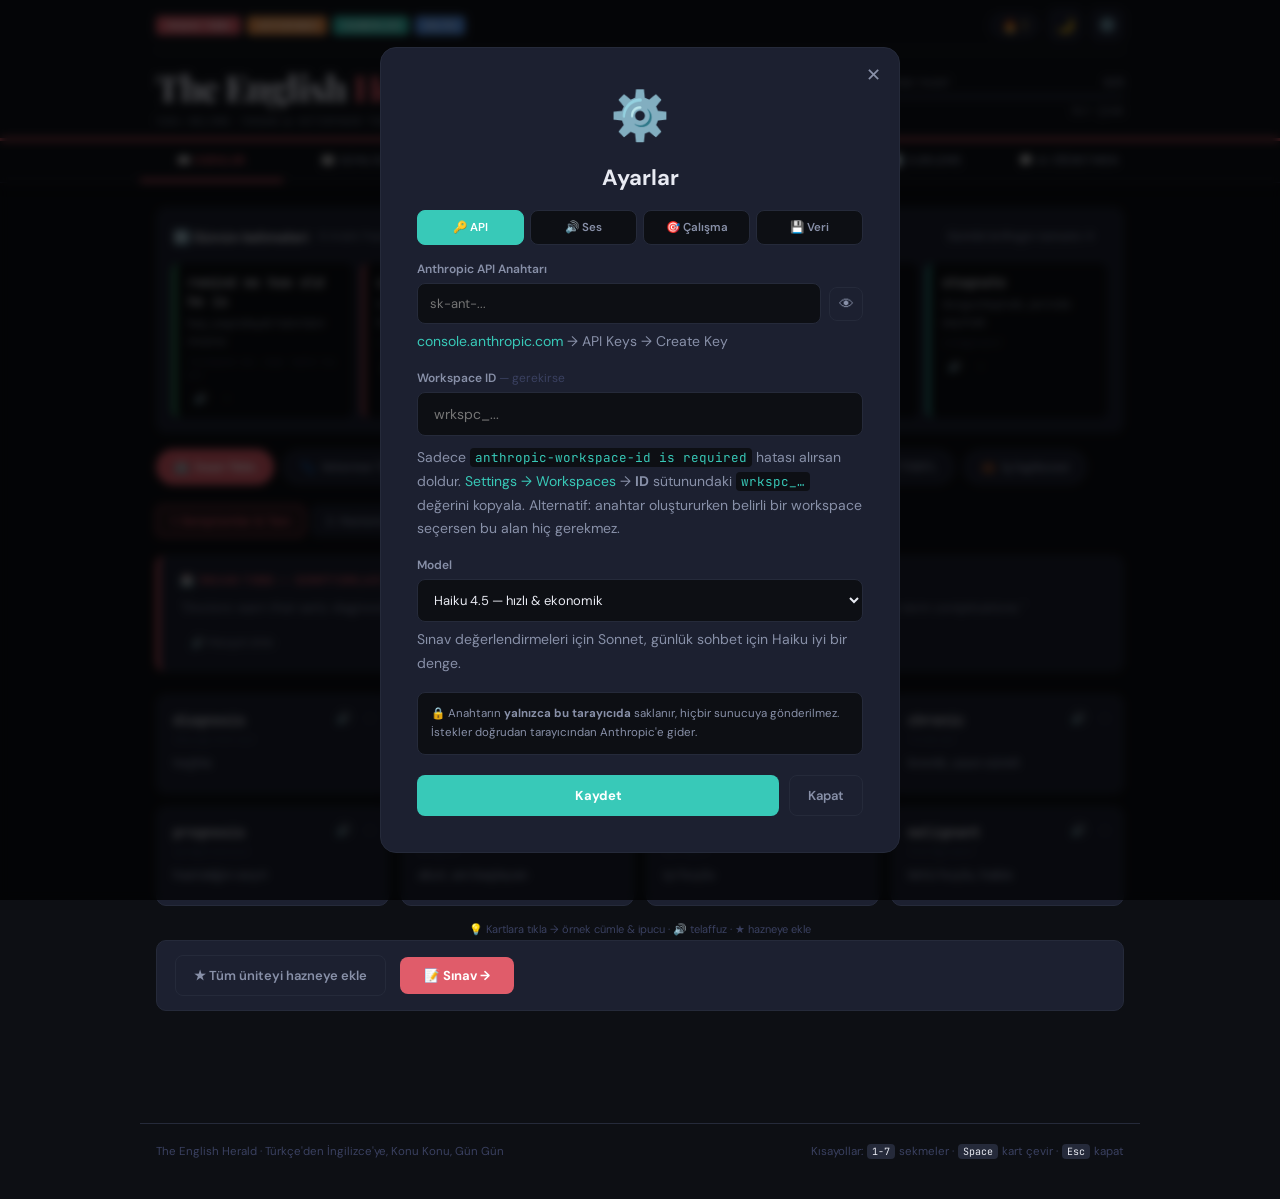
==== commit 3525f6fc: "Add files via upload" ====
--- a/index.html
+++ b/index.html
@@ -94,6 +94,16 @@
       </select>
 
       <label class="fld-label toggle-row"><input type="checkbox" id="correctChk"> Sohbette yazdığım İngilizceyi otomatik düzelt</label>
+
+      <label class="fld-label" for="dailyPromptInput">⚡ Günlük özel prompt</label>
+      <textarea id="dailyPromptInput" class="fld-textarea" rows="5" placeholder="Cowork'te her gün çalıştırdığın promptu buraya yapıştır.&#10;Örn: Bugün için 5 tıp terimi ver, her birini bir vaka cümlesiyle örnekle ve etimolojisini yaz."></textarea>
+      <div class="btn-row" style="margin:8px 0 0">
+        <button class="btn-ghost btn-xs" data-act="loadVetPackage">⚡ Hazır: Günlük Klinik İngilizce Paketi</button>
+        <button class="btn-ghost btn-xs" data-act="clearDailyPrompt">✕ Boşalt</button>
+      </div>
+      <p class="fld-hint">Uygulama her gün <b>bir kez</b> bu promptu çalıştırıp sonucu <b>Günlük</b> sekmesine ayrı bir bölüm olarak ekler.
+        Hazır paket her gün başka bir vakadan: <i>case of the day · 5 term · clinical phrase · differentials · talking to the owner · quick check</i>.
+        Kendi promptunu yazmak istersen üzerine yaz; boş bırakırsan bu bölüm görünmez.</p>
     </div>
 
     <!-- VERİ -->
@@ -179,8 +189,10 @@
 <div id="toast" class="toast hidden" role="status" aria-live="polite"></div>
 
 <script src="data.js"></script>
+<script src="vocab.js"></script>
 <script src="exam-data.js"></script>
 <script src="app.js"></script>
+<script src="ordlista.js"></script>
 <script src="chat.js"></script>
 <script src="exam.js"></script>
 </body>
--- a/style.css
+++ b/style.css
@@ -622,3 +622,49 @@
 .chat-msg.ai .chat-bubble{white-space:normal}
 .fix-card{max-width:82%}
 .chat-msg.ai>div{min-width:0}
+
+/* ═══ GÜNLÜK BRİFİNG ═══ */
+.fld-textarea{width:100%;padding:11px 13px;border:1.5px solid var(--border);border-radius:8px;background:var(--bg);color:var(--text);font-size:13px;line-height:1.7;font-family:'DM Sans',sans-serif;resize:vertical;outline:none}
+.fld-textarea:focus{border-color:var(--teal)}
+.daily-head-btns{display:flex;gap:8px;flex-wrap:wrap}
+.pane-sub{font-size:12px;font-weight:400;color:var(--muted)}
+.daily-trio{display:grid;grid-template-columns:repeat(auto-fit,minmax(280px,1fr));gap:12px;margin:20px 0}
+.dt-card{margin-bottom:0}
+.dt-main{font-size:16px;font-weight:700;line-height:1.5;margin-bottom:5px}
+.dt-tr{font-size:13px;color:var(--muted);margin-bottom:7px}
+.dt-ex{display:flex;align-items:center;gap:6px;font-size:13px;font-style:italic;color:var(--teal);line-height:1.7;margin-top:6px}
+.dt-tip{font-size:12px;color:var(--muted);line-height:1.7;margin-top:8px;padding:9px 11px;background:var(--bg);border-radius:7px}
+.custom-panel .panel-title{display:flex;align-items:center}
+.custom-out{font-size:14px;line-height:1.85}
+.custom-empty{border-style:dashed}
+
+/* ═══ ANA SAYFA — GÜNÜN KELİMELERİ ŞERİDİ ═══ */
+.home-daily{background:var(--card);border:1px solid var(--border);border-radius:var(--radius);padding:14px 16px;margin-bottom:16px}
+.hd-head{display:flex;align-items:center;gap:10px;flex-wrap:wrap;margin-bottom:12px}
+.hd-title{font-size:14px;font-weight:700}
+.hd-sub{font-size:11.5px;color:var(--muted)}
+.hd-head .btn-xs{margin-left:auto}
+.hd-row{display:grid;grid-template-columns:repeat(auto-fit,minmax(150px,1fr));gap:9px}
+.hd-card{background:var(--bg);border-radius:8px;padding:10px 12px}
+.hd-sv{font-family:var(--mono);font-size:13.5px;font-weight:600;line-height:1.4}
+.hd-tr{font-size:12px;color:var(--muted);margin-top:3px;line-height:1.5}
+.hd-form{font-family:var(--mono);font-size:9.5px;color:var(--dim);margin-top:5px}
+.hd-acts{display:flex;gap:2px;margin-top:7px}
+.hd-acts .bt.saved{color:var(--gold)}
+@media(max-width:640px){.hd-row{grid-template-columns:1fr 1fr}.hd-head .btn-xs{margin-left:0;width:100%}}
+/* ═══ TÜM SÖZLÜK (ordlista) ═══ */
+.ol-list{display:flex;flex-direction:column;gap:7px;margin-top:4px}
+.ol-row{display:flex;gap:12px;background:var(--card);border:1px solid var(--border);border-radius:9px;padding:11px 13px}
+.ol-row.unpicked{opacity:.42}
+.ol-row.picked{border-color:var(--green)}
+.ol-main{flex:1;min-width:0}
+.ol-sv{display:flex;align-items:center;gap:7px;flex-wrap:wrap;font-family:var(--mono);font-size:14px;font-weight:600;line-height:1.4}
+.ol-lvl{font-family:var(--mono);font-size:9.5px;font-weight:700;background:var(--bg);color:var(--blue);border-radius:4px;padding:1px 5px}
+.ol-tr{font-size:13px;color:var(--text);margin-top:3px;line-height:1.5}
+.ol-form{font-family:var(--mono);font-size:10.5px;color:var(--dim);margin-top:4px;line-height:1.5}
+.ol-ex{font-size:12.5px;font-style:italic;color:var(--muted);margin-top:5px;line-height:1.6}
+.ol-tip{font-size:11.5px;color:var(--muted);margin-top:5px;line-height:1.6;background:var(--bg);border-radius:6px;padding:7px 9px}
+.ol-acts{flex:none;display:flex;flex-direction:column;gap:3px}
+.ol-acts .bt{font-size:14px;padding:4px 7px}
+.ol-acts .bt.saved{color:var(--gold)}
+@media(max-width:640px){.ol-acts{flex-direction:row}}
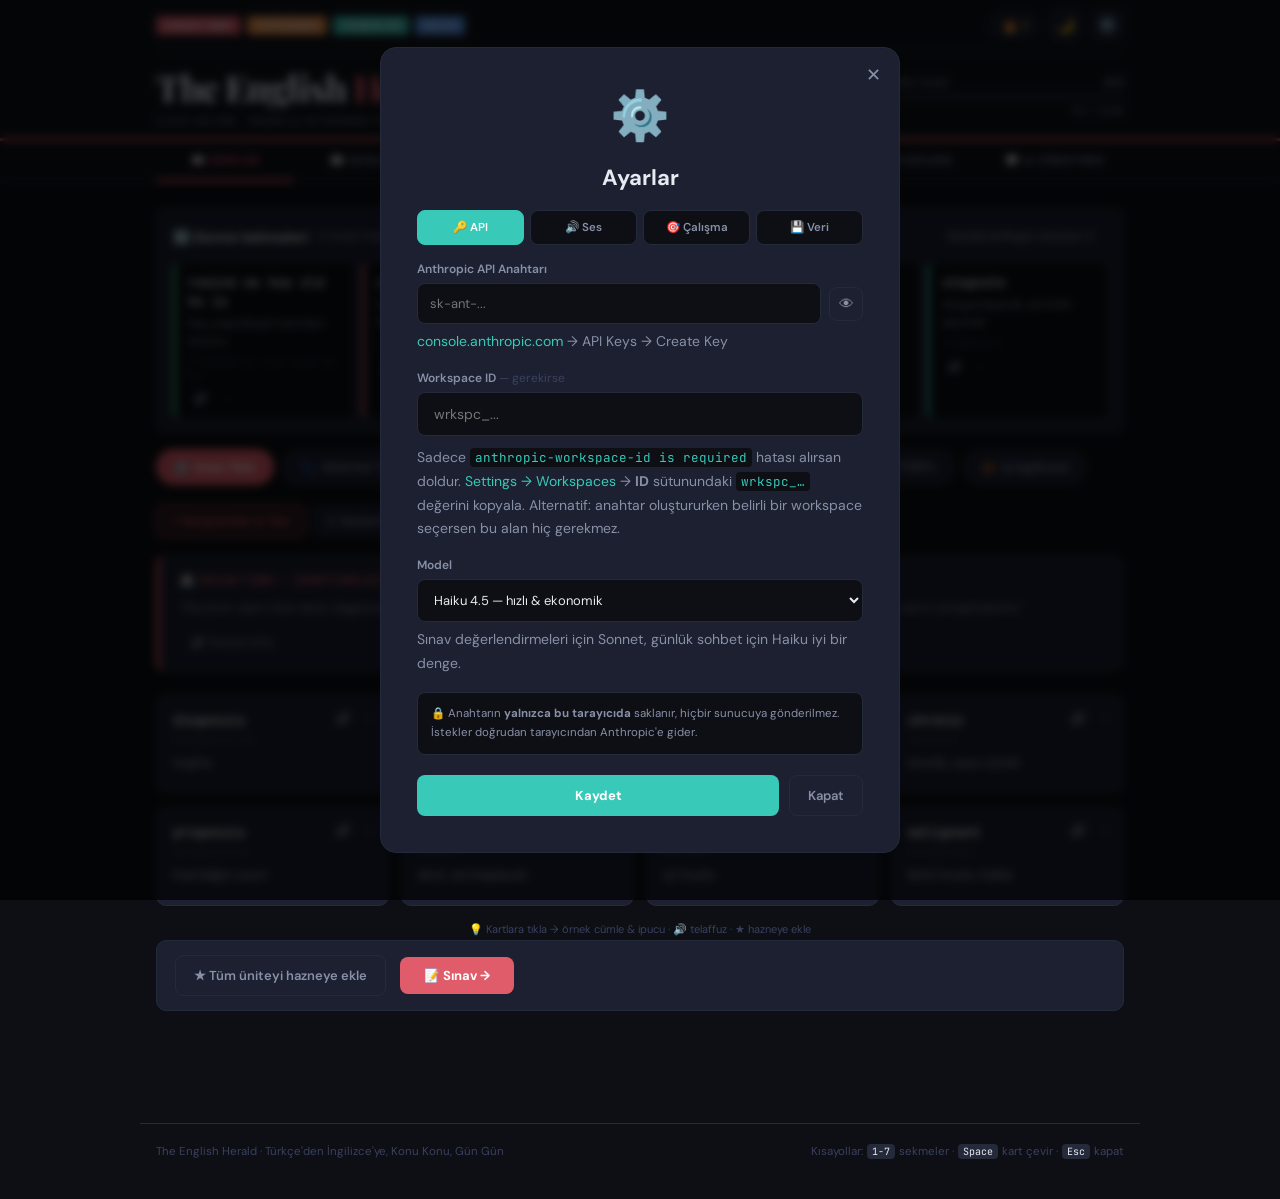
==== commit 79f66c56: "Add files via upload" ====
--- a/index.html
+++ b/index.html
@@ -7,6 +7,11 @@
 <meta name="theme-color" content="#0d0f14">
 <title>The English Herald</title>
 <link rel="manifest" href="manifest.json">
+<link rel="apple-touch-icon" href="icon-180.png">
+<meta name="apple-mobile-web-app-capable" content="yes">
+<meta name="mobile-web-app-capable" content="yes">
+<meta name="apple-mobile-web-app-status-bar-style" content="black-translucent">
+<meta name="apple-mobile-web-app-title" content="Herald">
 <link rel="icon" href="data:image/svg+xml,<svg xmlns='http://www.w3.org/2000/svg' viewBox='0 0 100 100'><text y='.9em' font-size='90'>📰</text></svg>">
 <link rel="preconnect" href="https://fonts.googleapis.com">
 <link rel="preconnect" href="https://fonts.gstatic.com" crossorigin>
--- a/style.css
+++ b/style.css
@@ -668,3 +668,29 @@
 .ol-acts .bt{font-size:14px;padding:4px 7px}
 .ol-acts .bt.saved{color:var(--gold)}
 @media(max-width:640px){.ol-acts{flex-direction:row}}
+
+/* ═══ TELEFONA KURULU MOD (PWA) — çentik & ev düğmesi boşlukları ═══ */
+@supports (padding: max(0px)) {
+  header .header-inner{
+    padding-left:max(16px, env(safe-area-inset-left));
+    padding-right:max(16px, env(safe-area-inset-right));
+    padding-top:env(safe-area-inset-top);
+  }
+  nav .nav-inner{
+    padding-left:max(16px, env(safe-area-inset-left));
+    padding-right:max(16px, env(safe-area-inset-right));
+  }
+  main{
+    padding-left:max(16px, env(safe-area-inset-left));
+    padding-right:max(16px, env(safe-area-inset-right));
+    padding-bottom:calc(80px + env(safe-area-inset-bottom));
+  }
+  .site-footer{
+    padding-left:max(16px, env(safe-area-inset-left));
+    padding-right:max(16px, env(safe-area-inset-right));
+    padding-bottom:calc(40px + env(safe-area-inset-bottom));
+  }
+  .modal-box{ margin-bottom:env(safe-area-inset-bottom) }
+}
+/* Telefonda uzun basınca çıkan mavi seçim parıltısını kapat */
+button, .nav-btn, .filter-chip, .bt, .seg-btn{ -webkit-tap-highlight-color:transparent }
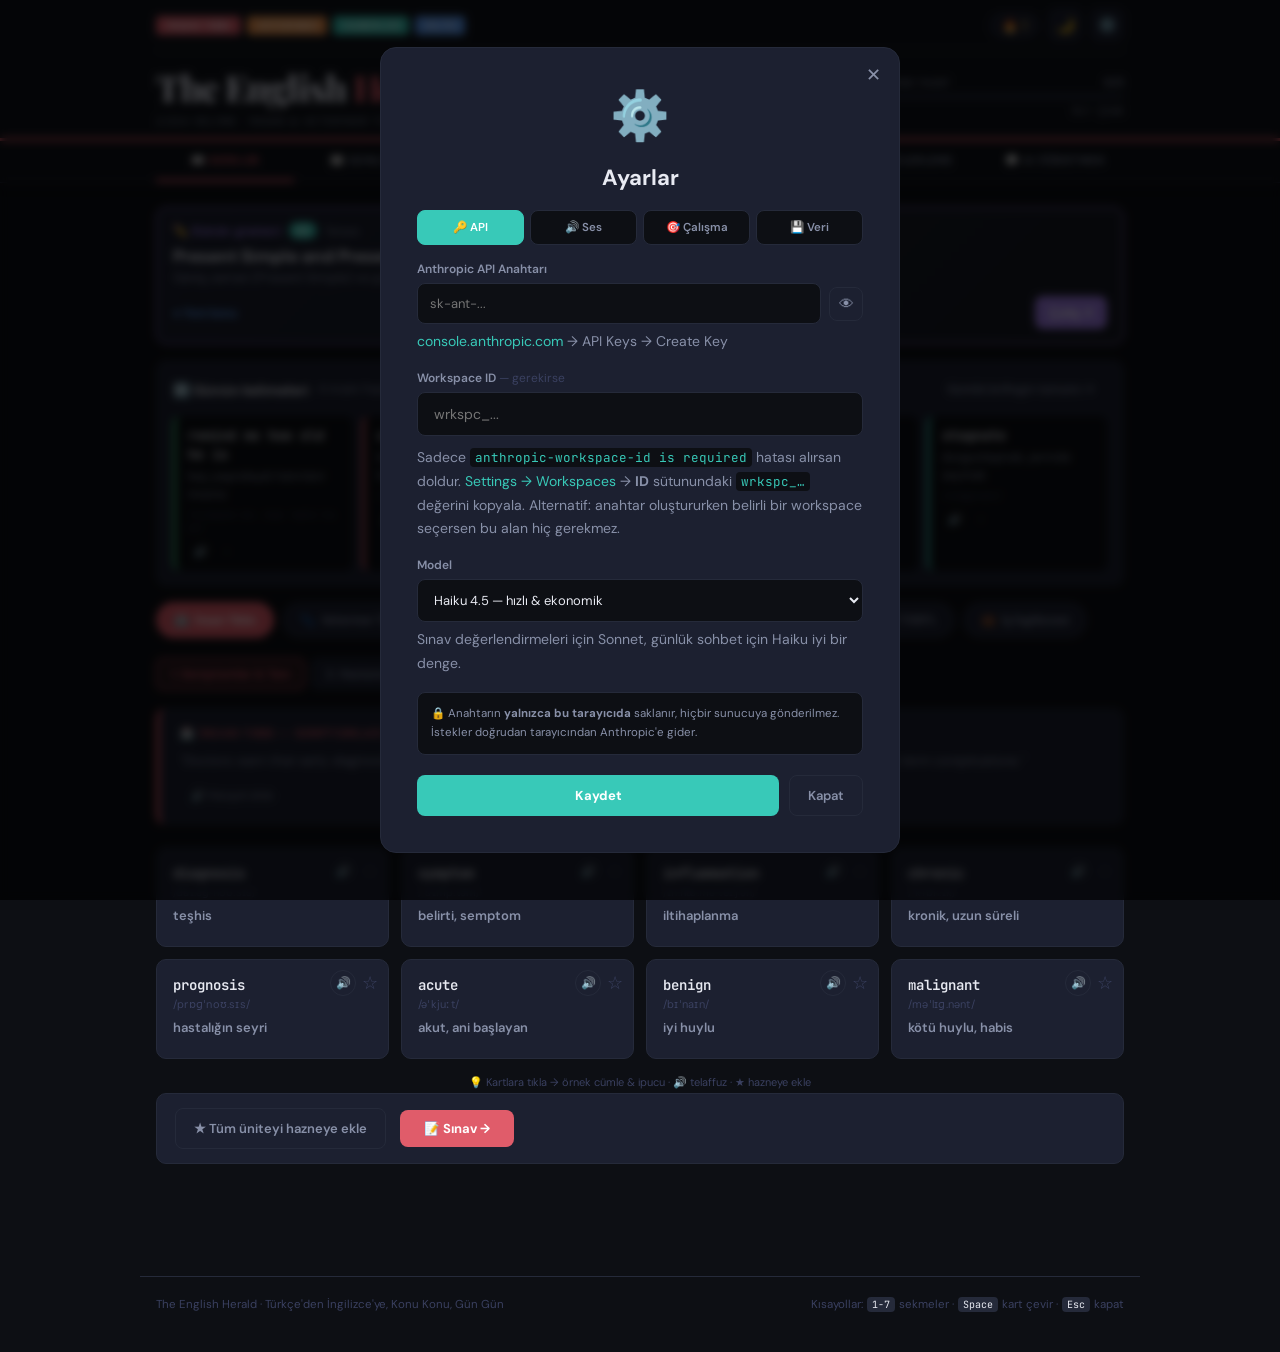
==== commit 0de56e2c: "Gramer modülü: ayrıntılı dersler, günün grameri ve aralıklı tekrar - Dersler sekmesinin üstünde 'Gün" ====
--- a/index.html
+++ b/index.html
@@ -54,8 +54,8 @@
       <label class="fld-label" for="modelSelect">Model</label>
       <select id="modelSelect" class="fld-select">
         <option value="claude-haiku-4-5-20251001">Haiku 4.5 — hızlı & ekonomik</option>
-        <option value="claude-sonnet-4-5-20250929">Sonnet 4.5 — dengeli (sınav puanlaması için önerilir)</option>
-        <option value="claude-opus-4-1-20250805">Opus 4.1 — en detaylı, en pahalı</option>
+        <option value="claude-sonnet-5-5">Sonnet 5.5 — dengeli (sınav puanlaması için önerilir)</option>
+        <option value="claude-opus-5-5">Opus 5.5 — en detaylı, en pahalı</option>
       </select>
       <p class="fld-hint">Sınav değerlendirmeleri için Sonnet, günlük sohbet için Haiku iyi bir denge.</p>
 
@@ -200,5 +200,7 @@
 <script src="ordlista.js"></script>
 <script src="chat.js"></script>
 <script src="exam.js"></script>
+<script src="grammar-data.js"></script>
+<script src="grammar.js"></script>
 </body>
 </html>
--- a/style.css
+++ b/style.css
@@ -694,3 +694,121 @@
 }
 /* Telefonda uzun basınca çıkan mavi seçim parıltısını kapat */
 button, .nav-btn, .filter-chip, .bt, .seg-btn{ -webkit-tap-highlight-color:transparent }
+
+/* ═══════════ GRAMER MODÜLÜ ═══════════ */
+.g-home{display:block;width:100%;text-align:left;background:linear-gradient(135deg,var(--card),var(--surface));border:1.5px solid var(--purple);border-radius:var(--radius);padding:14px 16px;margin:0 0 16px;cursor:pointer;transition:var(--trans)}
+.g-home:hover{box-shadow:0 0 0 3px rgba(160,125,232,.18)}
+.g-home-top{display:flex;align-items:center;gap:8px;flex-wrap:wrap;font-size:12px;color:var(--muted)}
+.g-home-kicker{font-weight:800;color:var(--purple);letter-spacing:.2px}
+.g-home-ch{font-size:11px}
+.g-home-title{font-size:17px;font-weight:800;margin-top:6px;line-height:1.3}
+.g-home-tr{font-size:13px;color:var(--muted);margin-top:2px}
+.g-home-foot{display:flex;align-items:center;gap:10px;flex-wrap:wrap;margin-top:10px;font-size:12px}
+.g-home-btn{margin-left:auto;background:var(--purple);color:#fff;border:none;border-radius:8px;padding:8px 14px;font-size:13px;font-weight:700}
+.g-lvl{display:inline-block;color:#fff;font-size:10px;font-weight:800;padding:2px 7px;border-radius:999px;letter-spacing:.3px;vertical-align:middle}
+.g-streak{font-weight:700;color:var(--orange)}
+.g-ok{color:var(--green);font-weight:700}.g-wip{color:var(--gold);font-weight:700}.g-new{color:var(--blue);font-weight:700}.g-due{color:var(--teal);font-weight:700}
+.g-wrap{max-width:860px;margin:0 auto}
+.g-head{display:flex;align-items:center;gap:10px;flex-wrap:wrap;margin-bottom:16px}
+.g-tabs{display:flex;gap:6px;flex-wrap:wrap;margin-left:auto}
+.g-tab{background:var(--card);border:1.5px solid var(--border);color:var(--muted);border-radius:999px;padding:7px 13px;font-size:13px;font-weight:600}
+.g-tab.active{background:var(--purple);border-color:var(--purple);color:#fff}
+.g-today{padding:20px}
+.g-date{font-size:12px;color:var(--muted);text-transform:capitalize;margin-bottom:6px}
+.g-meta{display:flex;align-items:center;gap:8px;font-size:12px;color:var(--muted);flex-wrap:wrap}
+.g-title{font-size:22px;line-height:1.25;margin:8px 0 2px;font-weight:800}
+.g-sub{font-size:14px;color:var(--muted)}
+.g-summary{font-size:14px;line-height:1.7;margin:12px 0}
+.g-steps{display:grid;grid-template-columns:repeat(3,1fr);gap:8px;margin:14px 0}
+.g-step{background:var(--bg);border:1px solid var(--border);border-radius:8px;padding:10px;font-size:13px;font-weight:600}
+.g-step b{display:inline-flex;width:20px;height:20px;border-radius:50%;background:var(--border);align-items:center;justify-content:center;font-size:11px;margin-right:6px}
+.g-step small{display:block;color:var(--muted);font-weight:400;margin-top:4px;font-size:11px}
+.g-step.done{border-color:var(--green)}.g-step.done b{background:var(--green);color:#fff}
+.g-btns{display:flex;gap:8px;flex-wrap:wrap;margin-top:6px}
+.g-btns .btn-primary{flex:0 1 auto}
+.g-note-box{margin-top:12px;font-size:13px;background:rgba(232,194,74,.12);border-left:3px solid var(--gold);padding:10px 12px;border-radius:6px}
+.g-stats{display:grid;grid-template-columns:repeat(3,1fr);gap:8px;margin:0 0 16px}
+.g-stat{background:var(--card);border:1px solid var(--border);border-radius:var(--radius);padding:12px;text-align:center}
+.g-stat b{display:block;font-size:20px}.g-stat span{font-size:11px;color:var(--muted)}
+.g-lvlpick{display:flex;gap:6px;flex-wrap:wrap;margin:6px 0 8px}
+.g-chip{background:var(--bg);border:1.5px solid var(--border);color:var(--text);border-radius:999px;padding:6px 14px;font-weight:700;font-size:13px}
+.g-chip.active{background:var(--purple);border-color:var(--purple);color:#fff}
+.g-credit{margin-top:4px;text-align:center}
+.g-row{display:flex;align-items:center;gap:10px;width:100%;text-align:left;background:none;border:none;border-top:1px solid var(--border);padding:10px 2px;color:var(--text)}
+.g-row:first-of-type{border-top:none}
+.g-row:hover{background:var(--bg)}
+.g-row-main{flex:1;min-width:0;display:flex;flex-direction:column}
+.g-row-t{font-weight:700;font-size:14px}.g-row-tr{font-size:12px;color:var(--muted)}
+.g-row-b{font-size:11px;font-weight:700;color:var(--muted)}
+.g-ic{width:22px;text-align:center;font-weight:800;color:var(--dim)}.g-ic.ok{color:var(--green)}.g-ic.wip{color:var(--gold)}
+.g-today-tag{font-size:10px;background:var(--purple);color:#fff;border-radius:4px;padding:1px 5px;margin-left:4px;vertical-align:middle}
+.g-ch-n{float:right;font-size:12px;color:var(--muted)}
+.g-list-intro{margin-bottom:12px}
+.g-toc{display:flex;flex-wrap:wrap;gap:6px;margin:6px 0 16px}
+.g-toc a{font-size:12px;background:var(--card);border:1px solid var(--border);border-radius:999px;padding:5px 10px;color:var(--muted)}
+.g-toc a:hover{color:var(--text);border-color:var(--text)}
+.g-sec,.g-pits{scroll-margin-top:90px}
+.g-sec-h{display:flex;align-items:center;gap:10px;font-size:16px;font-weight:800;margin-bottom:10px}
+.g-sec-n{display:inline-flex;min-width:26px;height:26px;border-radius:50%;background:var(--purple);color:#fff;align-items:center;justify-content:center;font-size:12px}
+.g-body{font-size:14px;line-height:1.75}
+.g-body strong{color:var(--purple)}
+.g-table-wrap{overflow-x:auto;margin:12px 0;-webkit-overflow-scrolling:touch}
+.g-table{border-collapse:collapse;width:100%;font-size:13px;min-width:420px}
+.g-table th{background:var(--bg);text-align:left;padding:8px 10px;border-bottom:2px solid var(--purple);font-size:12px;white-space:nowrap}
+.g-table td{padding:7px 10px;border-bottom:1px solid var(--border);vertical-align:top}
+.g-table tr:last-child td{border-bottom:none}
+.g-exs{display:flex;flex-direction:column;gap:8px;margin-top:12px}
+.g-exm{background:var(--bg);border-left:3px solid var(--teal);border-radius:6px;padding:9px 12px}
+.g-exm-t{display:flex;align-items:flex-start;gap:8px;font-weight:600;font-size:14px}
+.g-exm-t span{flex:1}
+.g-exm-tr{font-size:13px;color:var(--muted);margin-top:3px}
+.g-exm-note{font-size:12px;margin-top:5px;color:var(--gold)}
+.g-spk{background:none;border:1px solid var(--border);border-radius:6px;padding:2px 7px;font-size:13px;color:var(--text)}
+.g-pit{border-top:1px solid var(--border);padding:10px 0}
+.g-pit:first-of-type{border-top:none}
+.g-wrong{color:var(--red);font-weight:600;text-decoration:line-through;text-decoration-thickness:1px}
+.g-right{color:var(--green);font-weight:700;margin-top:3px}
+.g-why{font-size:13px;color:var(--muted);margin-top:4px;line-height:1.6}
+.g-src ol{padding-left:20px;font-size:13px;line-height:1.9}
+.g-cta{display:flex;gap:8px;flex-wrap:wrap;margin:6px 0 20px}
+.g-cta .btn-primary{flex:1 1 260px;background:var(--purple);padding:14px}
+.g-run{background:var(--card);border:1.5px solid var(--purple);border-radius:var(--radius);padding:20px}
+.g-run-top{display:flex;justify-content:space-between;gap:10px;font-size:12px;color:var(--muted);margin-bottom:8px;flex-wrap:wrap}
+.g-type{font-size:11px;font-weight:800;text-transform:uppercase;letter-spacing:.6px;color:var(--purple);margin:14px 0 6px}
+.g-q{font-size:16px;line-height:1.7;margin-bottom:14px}
+.g-gapq{font-size:17px}
+.g-gap-in{display:inline-block;min-width:110px;width:auto;max-width:100%;padding:5px 10px;margin:0 4px;border:none;border-bottom:2px solid var(--purple);background:var(--bg);color:var(--text);font-size:16px;font-weight:700;border-radius:6px 6px 0 0;outline:none}
+.g-gap-in.ok,.g-fix-in.ok{border-color:var(--green);color:var(--green)}
+.g-gap-in.bad,.g-fix-in.bad{border-color:var(--red);color:var(--red)}
+.g-fix-orig{font-size:15px;background:var(--bg);border-radius:8px;padding:10px 12px;margin-bottom:8px;color:var(--muted)}
+.g-fix-in{width:100%;padding:10px 12px;border:1.5px solid var(--purple);border-radius:8px;background:var(--bg);color:var(--text);font-size:16px;font-family:inherit;resize:vertical}
+.g-order-ans{min-height:52px;display:flex;flex-wrap:wrap;gap:6px;padding:8px;border:1.5px dashed var(--purple);border-radius:8px;margin-bottom:10px;align-items:center}
+.g-order-ans.ok{border-style:solid;border-color:var(--green)}.g-order-ans.bad{border-style:solid;border-color:var(--red)}
+.g-order-pool{display:flex;flex-wrap:wrap;gap:6px;margin-bottom:6px}
+.g-word{background:var(--bg);border:1.5px solid var(--border);color:var(--text);border-radius:8px;padding:8px 12px;font-size:15px;font-weight:600}
+.g-word:hover:not([disabled]){border-color:var(--purple)}
+.g-word.in{background:rgba(160,125,232,.15);border-color:var(--purple)}
+.g-ph{color:var(--muted);font-size:13px}
+.g-fb{margin-top:14px;border-radius:8px;padding:12px 14px;font-size:14px;line-height:1.6}
+.g-fb.ok{background:rgba(63,200,122,.12);border-left:4px solid var(--green)}
+.g-fb.bad{background:rgba(224,92,106,.10);border-left:4px solid var(--red)}
+.g-fb-h{font-weight:800;margin-bottom:4px}
+.g-fb.ok .g-fb-h{color:var(--green)}.g-fb.bad .g-fb-h{color:var(--red)}
+.g-fb-ans{margin-bottom:6px}
+.g-fb-alt{font-size:12px;color:var(--muted);margin-top:2px}
+.g-fb-ex{color:var(--text)}
+.g-fb .g-spk,.g-fb .btn-ghost{margin-top:8px;margin-right:6px}
+.g-run-btns{display:flex;gap:8px;flex-wrap:wrap;margin-top:16px}
+.g-run-btns .btn-primary{background:var(--purple);flex:1 1 160px}
+.g-run-btns button[disabled]{opacity:.45;cursor:not-allowed}
+.g-wr{display:flex;flex-direction:column;gap:2px;padding:6px 0;border-top:1px solid var(--border);font-size:13px;text-align:left}
+@media(max-width:640px){
+  .g-steps{grid-template-columns:1fr}
+  .g-title{font-size:19px}
+  .g-tabs{margin-left:0;width:100%}
+  .g-tab{flex:1;padding:7px 6px;font-size:12px}
+  .g-run{padding:14px}
+  .g-q{font-size:15px}
+  .g-home-btn{margin-left:0;width:100%}
+  .g-stat b{font-size:17px}
+}
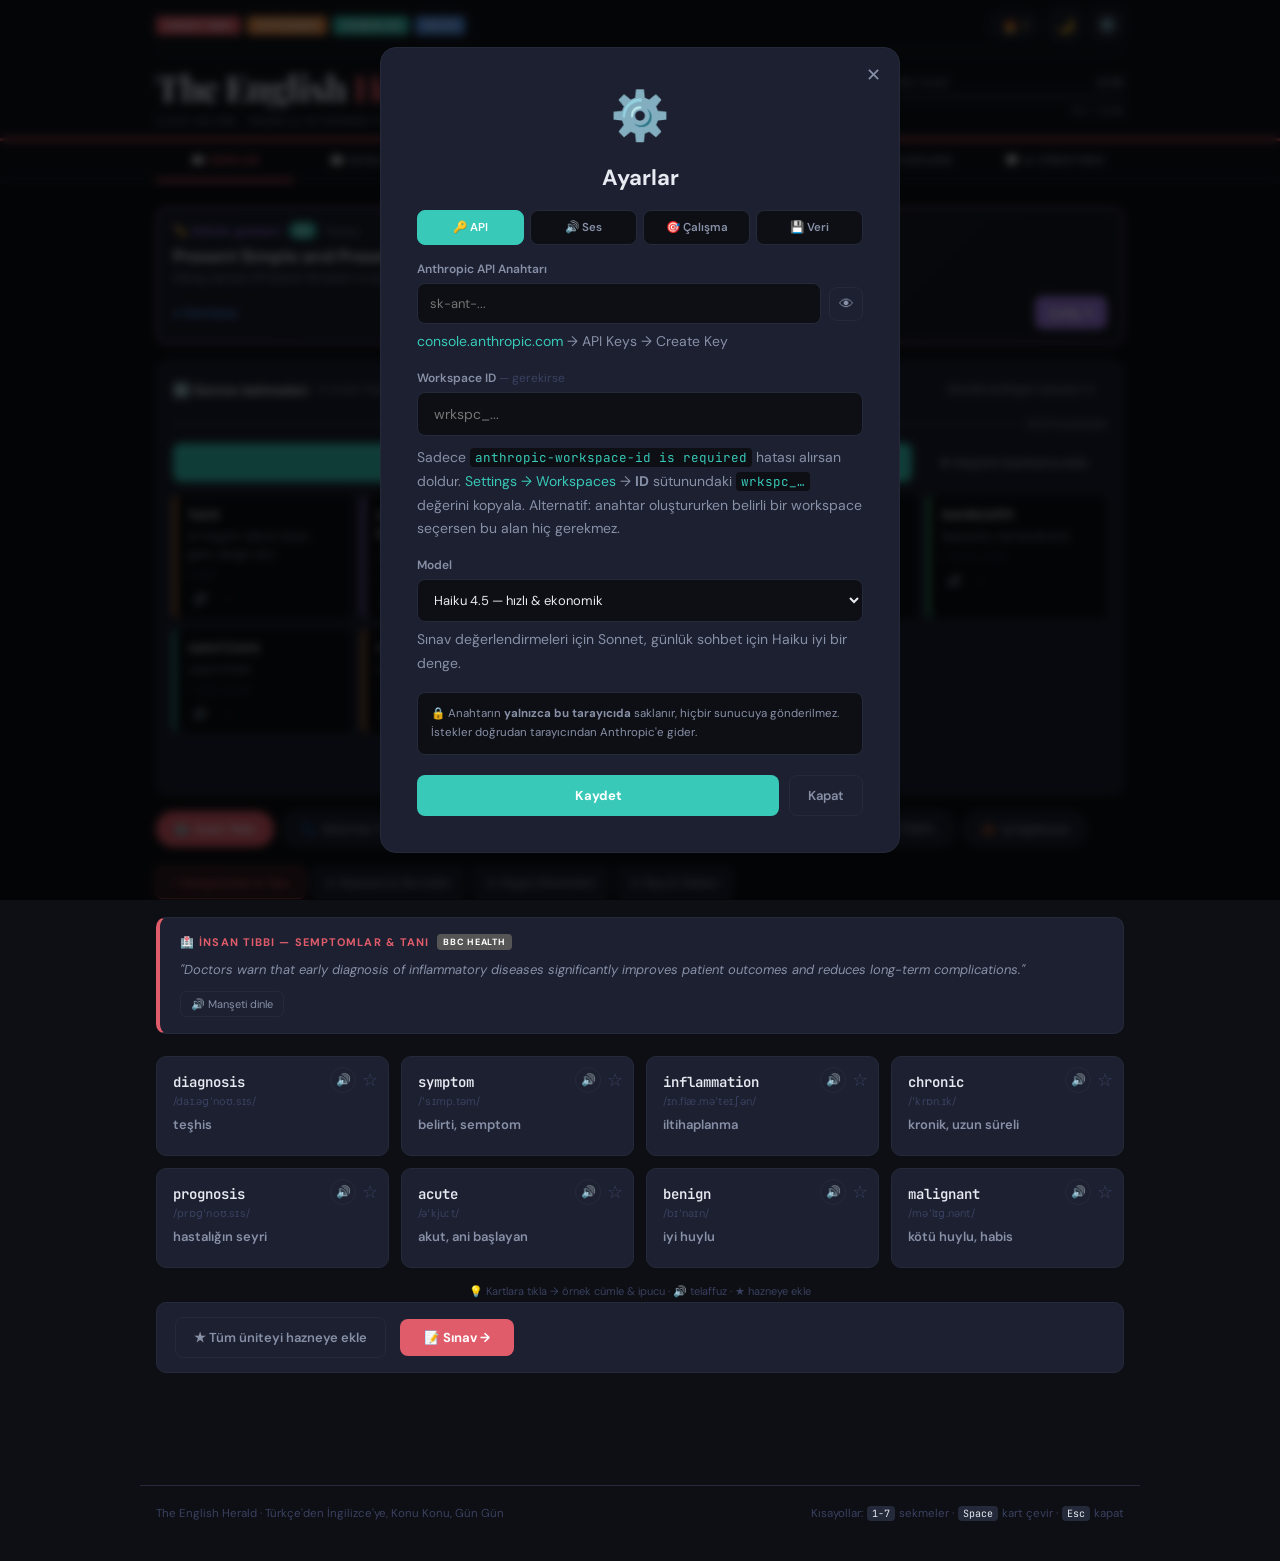
==== commit 335de0a1: "Günün kelimeleri: her gün en az 20 yeni kelime + öğrenme testi - Her gün seviyeye uygun (kendi seviy" ====
--- a/index.html
+++ b/index.html
@@ -202,5 +202,6 @@
 <script src="exam.js"></script>
 <script src="grammar-data.js"></script>
 <script src="grammar.js"></script>
+<script src="daily-words.js"></script>
 </body>
 </html>
--- a/style.css
+++ b/style.css
@@ -694,6 +694,26 @@
 }
 /* Telefonda uzun basınca çıkan mavi seçim parıltısını kapat */
 button, .nav-btn, .filter-chip, .bt, .seg-btn{ -webkit-tap-highlight-color:transparent }
+
+/* ═══════════ GÜNÜN KELİMELERİ ═══════════ */
+.dw-progress{display:flex;align-items:center;gap:10px;font-size:12px;color:var(--muted);margin:2px 0 10px}
+.dw-bar{flex:1;height:6px;background:var(--border);border-radius:99px;overflow:hidden}
+.dw-bar div{height:100%;background:var(--teal);border-radius:99px;transition:width .3s}
+.dw-actions{display:flex;gap:8px;flex-wrap:wrap;margin-bottom:12px;align-items:center}
+.dw-actions .dw-go{flex:1 1 240px;background:var(--teal)}
+.dw-allin{font-size:12px;font-weight:700;color:var(--green)}
+.dw-more{display:block;width:100%;margin-top:10px;background:none;border:1px dashed var(--border);border-radius:8px;color:var(--muted);padding:9px;font-size:13px;font-weight:600}
+.dw-more:hover{color:var(--text);border-color:var(--text)}
+.g-run.dw-run{border-color:var(--teal)}
+.dw-prompt{display:flex;align-items:center;justify-content:center;gap:10px;margin:22px 0 4px;text-align:center}
+.dw-word{font-size:30px;font-weight:800;letter-spacing:.2px}
+.dw-word.dw-tr{font-size:24px}
+.dw-ask{text-align:center;color:var(--muted);font-size:13px;margin-bottom:16px}
+.dw-pair{font-size:15px;margin-bottom:6px}
+.dw-sub{font-size:12px;color:var(--muted);font-family:var(--mono)}
+.dw-ex{font-style:italic;font-size:14px;margin-top:4px}
+.dw-tip{font-size:13px;margin-top:6px;color:var(--gold)}
+@media(max-width:640px){.dw-word{font-size:24px}.dw-word.dw-tr{font-size:20px}.dw-actions .dw-go{flex-basis:100%}}
 
 /* ═══════════ GRAMER MODÜLÜ ═══════════ */
 .g-home{display:block;width:100%;text-align:left;background:linear-gradient(135deg,var(--card),var(--surface));border:1.5px solid var(--purple);border-radius:var(--radius);padding:14px 16px;margin:0 0 16px;cursor:pointer;transition:var(--trans)}
@@ -812,3 +832,12 @@
   .g-home-btn{margin-left:0;width:100%}
   .g-stat b{font-size:17px}
 }
+.g-sa{border:1.5px solid var(--gold);background:rgba(232,194,74,.07);border-radius:var(--radius);padding:12px 14px;margin:0 0 16px}
+.g-sa-h{font-weight:800;font-size:14px;margin-bottom:8px}
+.g-sa-ref{display:flex;justify-content:space-between;align-items:baseline;gap:10px;padding:7px 0;border-top:1px solid var(--border);color:var(--text);font-size:13px}
+.g-sa-ref:first-of-type{border-top:none}
+.g-sa-ref small{color:var(--muted);white-space:nowrap;font-size:11px}
+.g-sa-ref:hover span{color:var(--gold)}
+.g-sa-note{font-size:12px;color:var(--muted);margin-top:8px;line-height:1.6}
+.g-sa-badge{display:inline-block;font-size:10px;font-weight:700;color:var(--gold);border:1px solid var(--gold);border-radius:4px;padding:0 5px;margin-left:4px;vertical-align:middle}
+@media(max-width:640px){.g-sa-ref{flex-direction:column;gap:2px}}
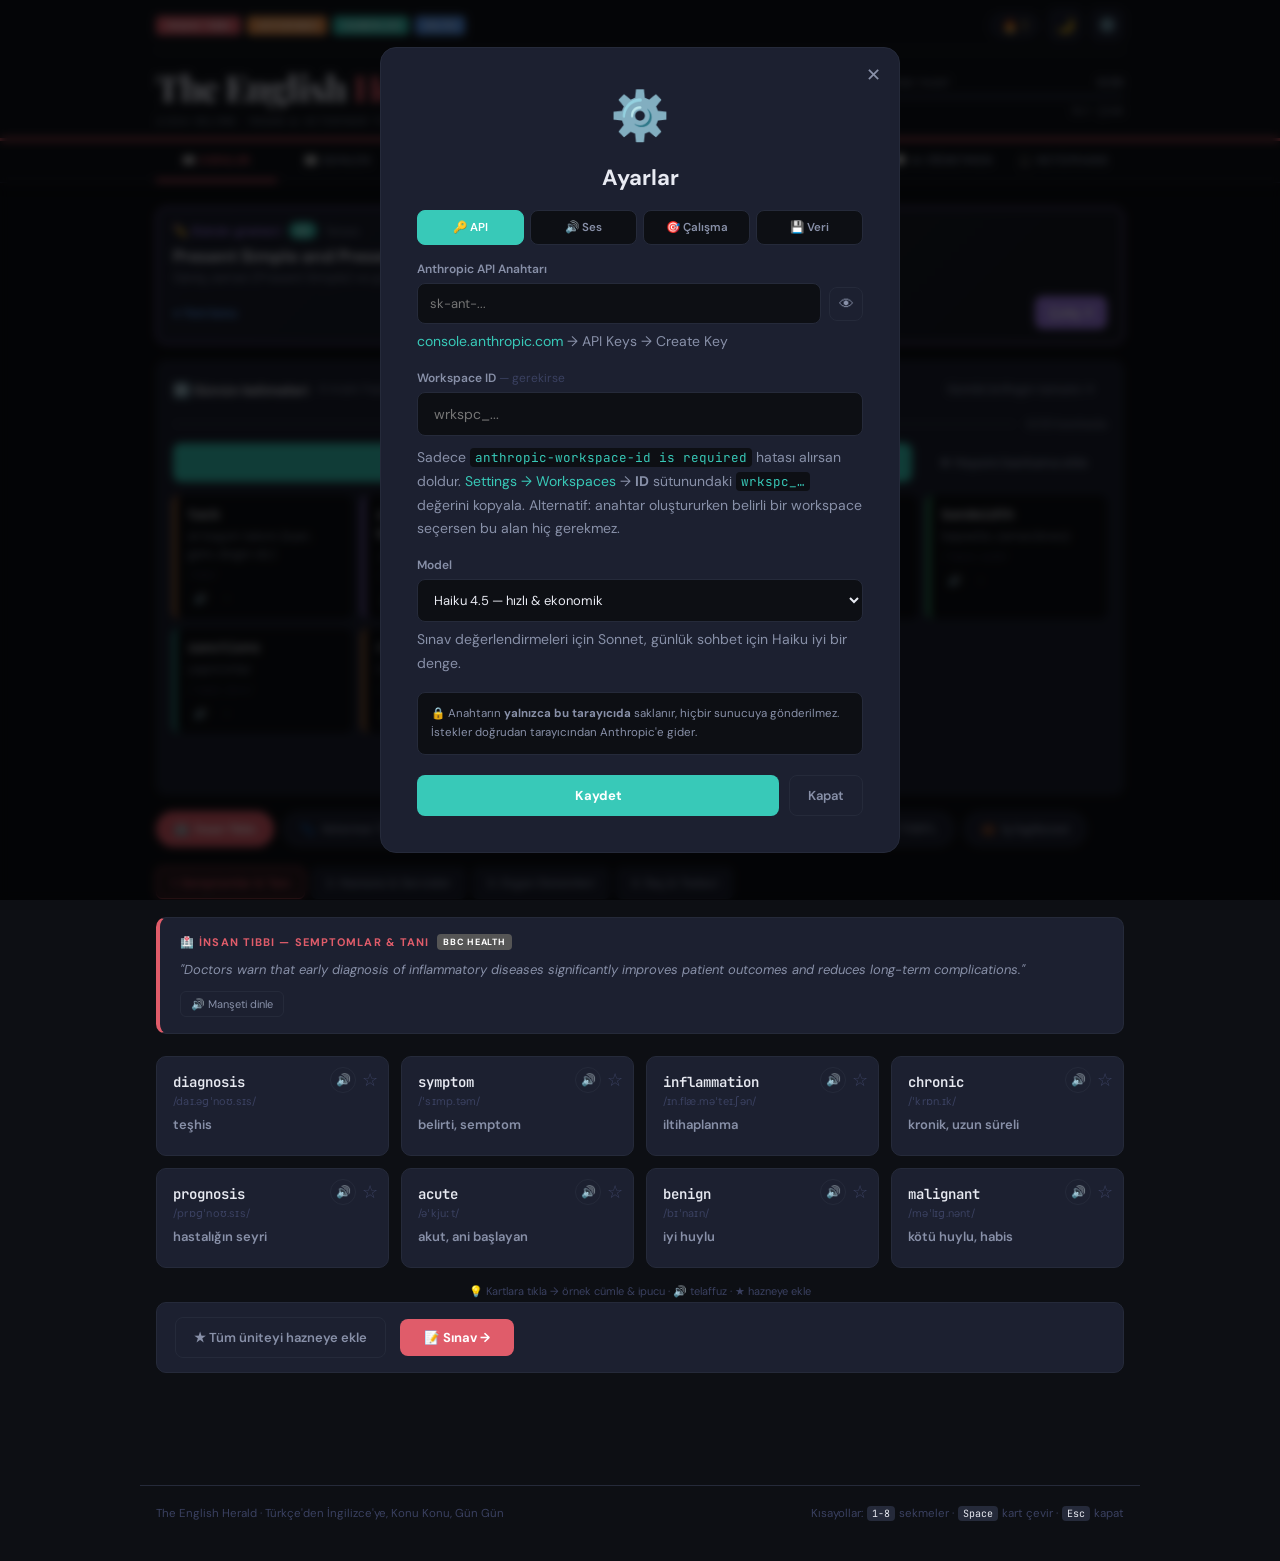
==== commit 847287a8: "Kütüphane sekmesi: podcastlar ve sesli kitaplar sayfa içinde - Öğrenenler için, IELTS, tıp & veterin" ====
--- a/index.html
+++ b/index.html
@@ -171,6 +171,7 @@
     <button class="nav-btn nav-btn-hl" data-tab="exam" data-act="switchTab">🎓 IELTS / TOEFL</button>
     <button class="nav-btn" data-tab="progress" data-act="switchTab">📊 İlerleme</button>
     <button class="nav-btn" data-tab="chat" data-act="switchTab">💬 AI Öğretmen</button>
+    <button class="nav-btn" data-tab="library" data-act="switchTab">🎧 Kütüphane</button>
   </div>
 </nav>
 
@@ -183,11 +184,12 @@
   <div id="tabExam" class="tab-pane hidden"></div>
   <div id="tabProgress" class="tab-pane hidden"></div>
   <div id="tabChat" class="tab-pane hidden"></div>
+  <div id="tabLibrary" class="tab-pane hidden"></div>
 </main>
 
 <footer class="site-footer">
   <span>The English Herald · Türkçe'den İngilizce'ye, Konu Konu, Gün Gün</span>
-  <span class="footer-keys">Kısayollar: <kbd>1-7</kbd> sekmeler · <kbd>Space</kbd> kart çevir · <kbd>Esc</kbd> kapat</span>
+  <span class="footer-keys">Kısayollar: <kbd>1-8</kbd> sekmeler · <kbd>Space</kbd> kart çevir · <kbd>Esc</kbd> kapat</span>
 </footer>
 
 <!-- ═══ TOAST ═══ -->
@@ -203,5 +205,6 @@
 <script src="grammar-data.js"></script>
 <script src="grammar.js"></script>
 <script src="daily-words.js"></script>
+<script src="library.js"></script>
 </body>
 </html>
--- a/style.css
+++ b/style.css
@@ -714,6 +714,73 @@
 .dw-ex{font-style:italic;font-size:14px;margin-top:4px}
 .dw-tip{font-size:13px;margin-top:6px;color:var(--gold)}
 @media(max-width:640px){.dw-word{font-size:24px}.dw-word.dw-tr{font-size:20px}.dw-actions .dw-go{flex-basis:100%}}
+/* ═══════════ KÜTÜPHANE ═══════════ */
+.sax{margin-top:10px;border-left:3px solid var(--gold);background:rgba(232,194,74,.07);border-radius:6px;padding:8px 10px;text-align:left}
+.sax-h{font-size:11px;font-weight:800;color:var(--gold);letter-spacing:.3px;margin-bottom:4px}
+.sax-ex{font-size:13px;font-style:italic;line-height:1.5}
+.sax-tr{font-size:12px;color:var(--muted);margin-top:2px}
+.sax-src{font-size:11px;color:var(--muted);margin-top:3px}
+.sax-src a{color:var(--muted)}
+.sax-links{display:flex;flex-wrap:wrap;gap:6px 12px;margin-top:6px;font-size:12px}
+.sax-links a{color:var(--gold);font-weight:600}
+.sax-mini{margin-top:8px;padding:6px 8px}
+.sax-mini .sax-ex{font-size:12px}
+.sax-bt{text-decoration:none;font-size:13px}
+.lib .section-head{flex-wrap:wrap}
+.lib-nav{display:flex;flex-wrap:wrap;gap:6px;margin:0 0 14px}
+.lib-nav a{font-size:12px;background:var(--card);border:1px solid var(--border);border-radius:999px;padding:6px 11px;color:var(--text)}
+.lib-callout{font-size:13px;line-height:1.6;background:rgba(56,201,184,.08);border-left:3px solid var(--teal);border-radius:6px;padding:10px 12px;margin-bottom:14px}
+.lib-sec{scroll-margin-top:90px}
+.lib-h{display:flex;gap:10px;align-items:flex-start;margin-bottom:8px}
+.lib-ic{font-size:24px;line-height:1}
+.lib-t{font-size:16px;font-weight:800}
+.lib-sub{font-size:12px;color:var(--muted)}
+.lib-lvl{display:inline-block;font-size:10px;font-weight:800;color:#fff;background:var(--purple);border-radius:999px;padding:2px 7px;vertical-align:middle}
+.lib-p{font-size:13px;line-height:1.7;margin:6px 0 10px}
+.lib-list{display:flex;flex-direction:column}
+.lib-row{display:flex;align-items:center;gap:10px;padding:9px 0;border-top:1px solid var(--border)}
+.lib-row:first-child{border-top:none}
+.lib-row-main{flex:1;min-width:0;font-size:14px}
+.lib-meta{font-size:12px;color:var(--muted)}
+.lib-desc{font-size:12px;color:var(--muted);margin-top:2px;line-height:1.5}
+.lib-acts{display:flex;gap:6px;flex-wrap:wrap}
+.lib-btn{display:inline-block;white-space:nowrap;font-size:12px;font-weight:700;border:1.5px solid var(--border);border-radius:8px;padding:6px 10px;color:var(--text)}
+.lib-btn:hover{border-color:var(--teal);color:var(--teal)}
+.lib-foot{font-size:12px;margin-top:10px;color:var(--muted)}
+.lib-embed{margin:4px 0 12px}
+.lib-play{width:100%;background:var(--purple)}
+.lib-note{font-size:11px;color:var(--muted);margin-top:6px;text-align:center}
+.lib-sc{width:100%;height:450px;border:0;border-radius:8px}
+.lib-h4{font-size:14px;margin:16px 0 8px}
+.lib-books{display:grid;grid-template-columns:repeat(auto-fill,minmax(260px,1fr));gap:10px}
+.lib-book{background:var(--bg);border:1px solid var(--border);border-radius:8px;padding:10px 12px;display:flex;flex-direction:column;gap:6px}
+.lib-book-t{font-weight:800;font-size:14px}
+.lib-tag{font-size:10px;font-weight:700;color:var(--green);border:1px solid var(--green);border-radius:4px;padding:0 5px;margin-left:4px;vertical-align:middle}
+.lib-x{display:none}
+.lib-list.open .lib-x{display:block}
+.sr-grid{display:grid;grid-template-columns:repeat(auto-fill,minmax(280px,1fr));gap:10px;align-items:start}
+.sr-card{background:var(--bg);border:1px solid var(--border);border-radius:8px;padding:10px 12px;display:flex;flex-direction:column;gap:6px}
+.sr-card-h{font-size:14px}
+.sr-box{margin-top:4px}
+.sr-frame{width:100%;height:150px;border:0;border-radius:8px;background:var(--card)}
+.sr-credit{font-size:10px;color:var(--muted);text-align:right;margin-top:2px}
+.sr-eps{display:flex;flex-direction:column;gap:4px;margin-top:6px;max-height:220px;overflow:auto}
+.sr-ep{display:flex;justify-content:space-between;gap:8px;text-align:left;background:none;border:1px solid var(--border);border-radius:6px;padding:6px 8px;color:var(--text);font-size:12px}
+.sr-ep:hover{border-color:var(--teal)}
+.sr-ep-d{color:var(--muted);white-space:nowrap}
+.au{background:var(--card);border:1px solid var(--border);border-radius:8px;padding:8px 10px;margin-top:6px}
+.au-t{font-size:12px;font-weight:700;margin-bottom:6px}
+.au-el{width:100%;height:40px}
+.au-c{font-size:11px;color:var(--muted);margin-top:4px;display:flex;flex-wrap:wrap;gap:4px 10px;align-items:center}
+.au-r{background:none;border:1px solid var(--border);border-radius:4px;color:var(--muted);font-size:10px;padding:1px 5px;margin-left:3px}
+.au-r.on{border-color:var(--teal);color:var(--teal)}
+.sr-ep.on{border-color:var(--teal);background:rgba(56,201,184,.08)}
+.lib-inl:empty{display:none}
+.lib-inl{margin:0 0 8px}
+.ap-frame{width:100%;height:450px;border:0;border-radius:10px;overflow:hidden;background:transparent}
+.top-n{display:inline-flex;width:22px;height:22px;border-radius:50%;background:var(--red);color:#fff;font-size:11px;font-weight:800;align-items:center;justify-content:center;margin-right:8px}
+@media(max-width:640px){.lib-row{flex-direction:column;align-items:flex-start}.sr-grid{grid-template-columns:1fr}}
+.ia-frame{width:100%;height:330px;border:0;border-radius:10px;background:var(--card)}
 
 /* ═══════════ GRAMER MODÜLÜ ═══════════ */
 .g-home{display:block;width:100%;text-align:left;background:linear-gradient(135deg,var(--card),var(--surface));border:1.5px solid var(--purple);border-radius:var(--radius);padding:14px 16px;margin:0 0 16px;cursor:pointer;transition:var(--trans)}
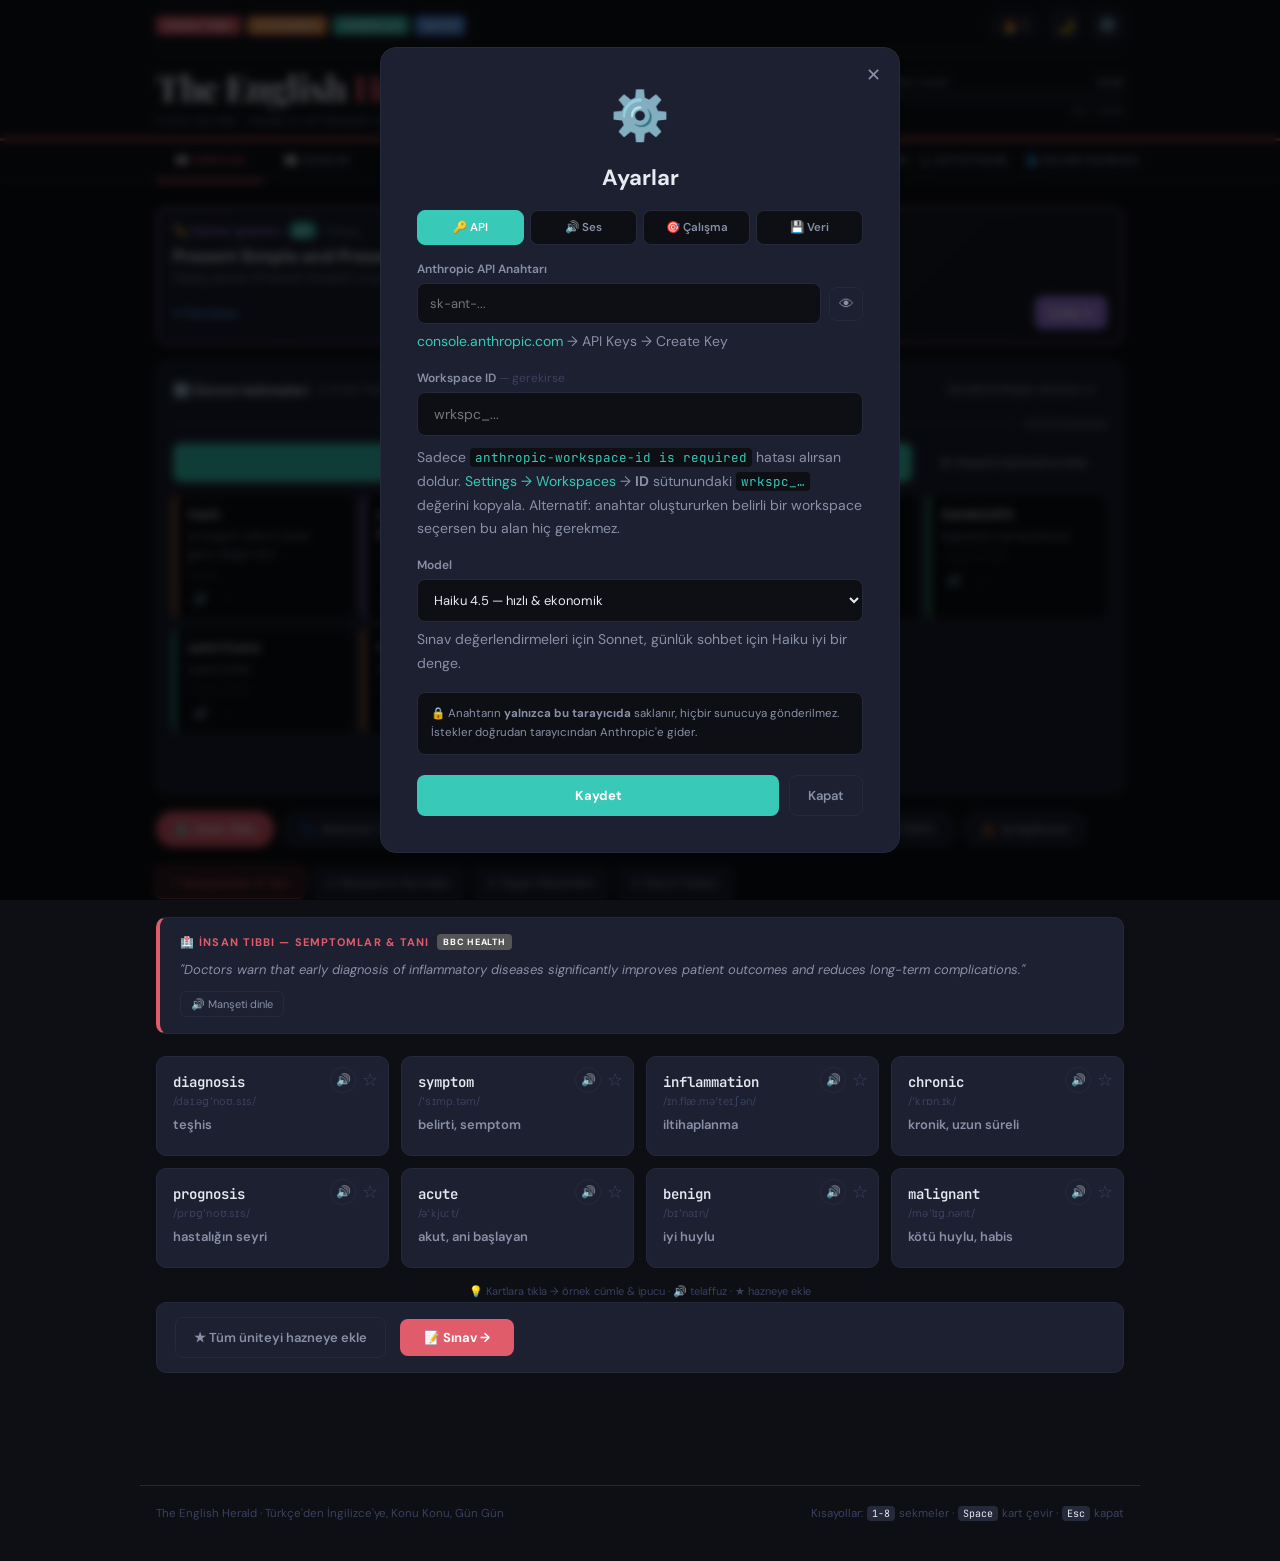
==== commit e96f708d: "Add 4135-word vocabulary bank as a new standalone page Adds vocab5000.html (searchable word-study to" ====
--- a/index.html
+++ b/index.html
@@ -172,6 +172,7 @@
     <button class="nav-btn" data-tab="progress" data-act="switchTab">📊 İlerleme</button>
     <button class="nav-btn" data-tab="chat" data-act="switchTab">💬 AI Öğretmen</button>
     <button class="nav-btn" data-tab="library" data-act="switchTab">🎧 Kütüphane</button>
+    <a class="nav-btn" href="vocab5000.html">📘 Kelime Bankası</a>
   </div>
 </nav>
 
